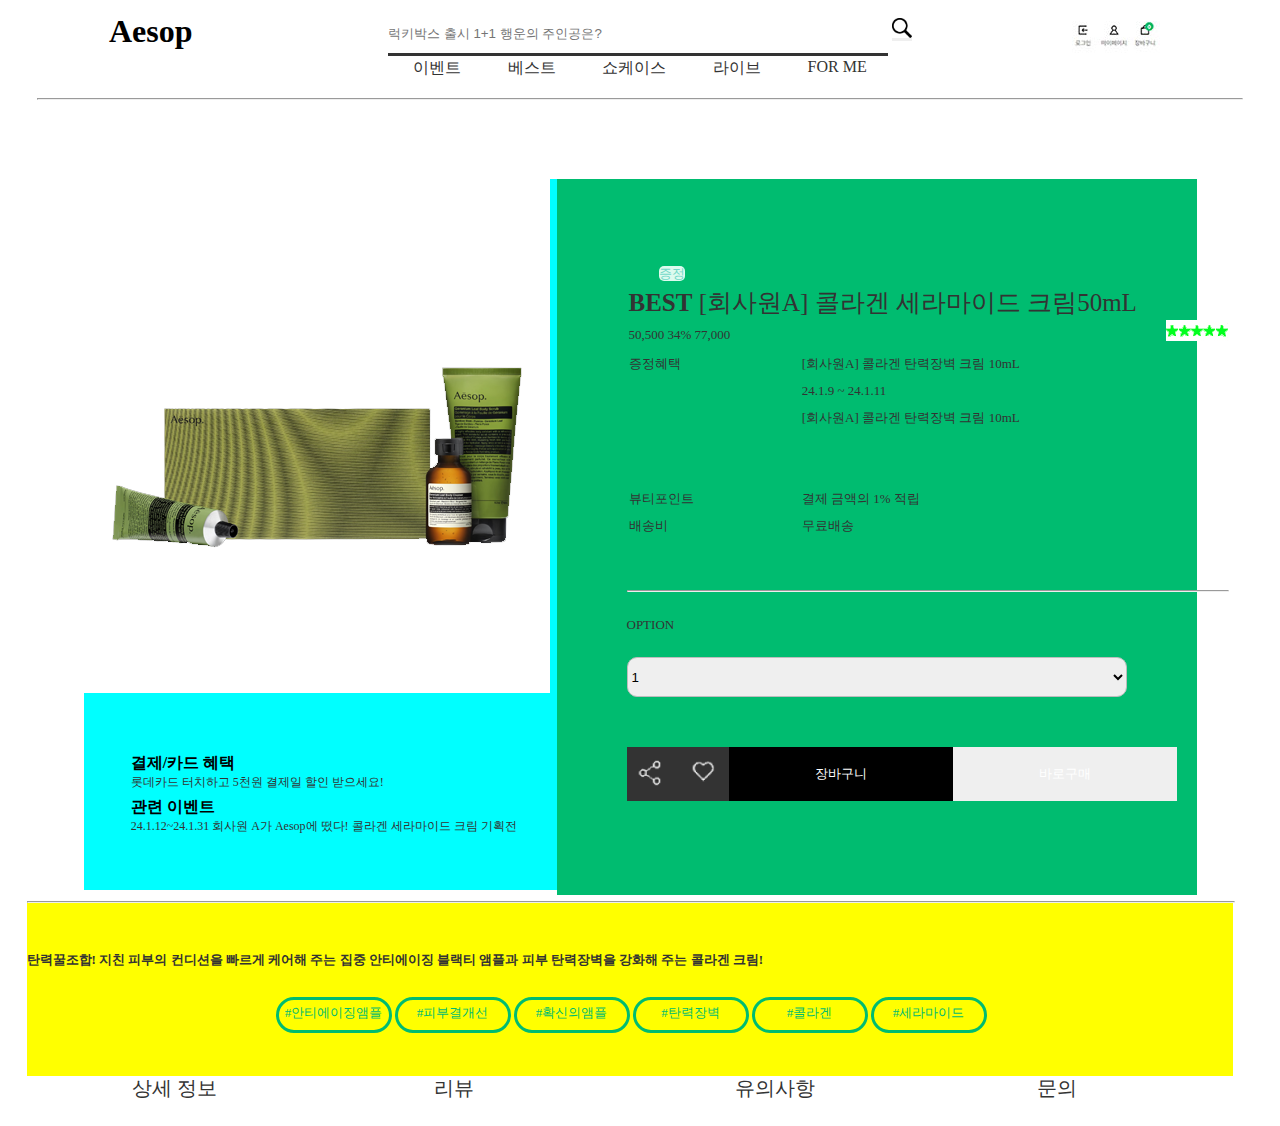
==== sub.html @ fbae8d02 "project_1" ====
<!DOCTYPE html>
<html lang="en">

<head>
    <meta charset="UTF-8">
    <meta name="viewport" content="width=device-width, initial-scale=1.0">
    <title>Document</title>
    <link rel="stylesheet" href="sub.css">

    <style>
        * {
            margin: 0;
            padding: 0;
        }
    </style>
</head>

<body>
    <div id="wrap">
        <header>
            <div id="fixed"></div>


            <form>
                <div>
                    <h1>Aesop</h1>
                </div>

                <div>
                    <input type="text" id="serch" name="serch" value="" placeholder="럭키박스 출시 1+1 행운의 주인공은?">
                    <button style="border: none;"> <img style="width: 20px; height: 20px;" src="img/돋보기.png"
                            alt="돋보기"></button>
                </div>

                <div>
                    <img src="img/login_button2.jpg" alt="">
                </div>
            </form>

            <!--------------------------------------------------------------------------->
            <nav>
                <!-- <button></button> -->
                <ul>
                    <!-- <li><a href = "#">특가</a></li> -->
                    <li><a href="#">이벤트</a></li>
                    <li><a href="#">베스트</a></li>
                    <li><a href="#">쇼케이스</a></li>
                    <li><a href="#">라이브</a></li>
                    <li><a href="#">FOR ME</a></li>
                </ul>

            </nav>

            <hr>

        </header>
        

<!---상품 설명과 상품이미지가 담겨있는 slider박스 섹션-->
        <section id="sub_slider" style="width: 100%; height: 838px;">
            <div style="width: 1206px; height: 767px;">
                <div>
                    <!--상품이미지 큰 박스-->
                    <figure style="width: 473px; height: 711px; background-color: aqua">
                        <img src="img/sub_slider.png" alt="상품이미지">
                        <div style="width: 372px; height: 57px;">
                            <p style="color: #000;"><b>결제/카드 혜택</b></p>
                            <p style="font-size: 12px; color: #333;">롯데카드 터치하고 5천원 결제일 할인 받으세요!</p>
                        </div>
                        <div style="margin-top: 100px;">
                            <p style="color: #000;"><b>관련 이벤트</b></p>
                            <p style="font-size: 12px; color: #333;">24.1.12~24.1.31 회사원 A가 Aesop에 떴다! 콜라겐 세라마이드 크림 기획전
                            </p>
                        </div>
                    </figure>


                    <!--상품 설명 큰 박스-->
                    <figure style="width: 640px; height: 716px; background-color: #00bc70;">

                        <!-- <p style="font-size: 25px; margin-top: 30px; "> <b>BEST</b> [회사원A] 콜라겐 세라마이드 크림 <br>50mL + 블랙티
                            앰플 30mL</p>-->



                        <!--50,500 가격 큰 박스-->
                        <div style="display: flex; justify-content: space-between; margin-top: 30px;">

                            <!-- <div>
                                <span style="font-size: 20px;">50,500</span>
                                <span style="font-size: 16px; color: red;">34%</span>
                                <span style="font-size: 17px; color: #333;"></span>
                            </div> -->

                            <!--    <div>
                                <img src="img/star.jpg" alt="star">
                                <span><b>4.9</b></span>
                                <a href="#" style="color: #333;">10,420건 리뷰</a>
                            </div>
                        </div>-->

                            <!--증정혜택 큰 박스-->
                            <!--증정혜택부터 배송비까지 담겨있음-->

                            <div style="height: 131px; display:block; line-height: 25px; 
                                    font-size: 13px; color: #333; margin-left: 70px;">
                                <table style="text-align: left; margin-top: 50px; margin-bottom: 50px;">
                                    <tr>
                                        <td> <span
                                                style="background-color: #ddfbef; color: #73d8c8; margin-left: 30px;
                                                border-radius: 5px; ">증정</span>
                                        </td>
                                        <td></td>
                                        <td><br></td>
                                    </tr>
                                    <tr>
                                        <td colspan="3" style="font-size: 25px;
                                width: 600px; line-height: 30px; margin-bottom: 50px;"> <b>BEST</b> [회사원A] 콜라겐 세라마이드
                                            크림50mL</td>
                                    </tr>
                                    <tr>
                                        <td colspan="2">50,500 34% 77,000</td>
                                        <td> </td>
                                        <td><img src="img/star.jpg" alt="star"> </td>
                                    </tr>
                                    <tr>
                                        <td>증정혜택</td>
                                        <td></td>
                                        <td>[회사원A] 콜라겐 탄력장벽 크림 10mL</td>
                                    </tr>
                                    <tr>
                                        <td></td>
                                        <td></td>
                                        <td>24.1.9 ~ 24.1.11</td>
                                    </tr>
                                    <tr>
                                        <td></td>
                                        <td></td>
                                        <td>[회사원A] 콜라겐 탄력장벽 크림 10mL</td>
                                    </tr>
                                    <tr>
                                        <td></td>
                                        <td></td>
                                        <td><br></td>
                                    </tr>
                                    <tr>
                                        <td></td>
                                        <td></td>
                                        <td><br></td>
                                    </tr>
                                    <tr>
                                        <td>뷰티포인트</td>
                                        <td></td>
                                        <td>결제 금액의 1% 적립</td>
                                    </tr>
                                    <tr>
                                        <td>배송비</td>
                                        <td></td>
                                        <td>무료배송</td>
                                    </tr>
                                    <table>
                            </div>



                            <!--수량 담기와 버튼-->
                            <hr style=" width:600px; color: #e8e8e8;">
                            <p style="margin: 20px auto;font-size: 13px;">OPTION</p>
                            <select style="width: 500px; height: 40px; border-color: #bdbdbd;
                            border-radius: 10px;">
                                <option>1</option>
                                <option>2</option>
                                <option>3</option>
                                <option>4</option>
                            </select>

                            <div id="add_button" style="width: 590px; height: 54px; 
                            display: flex;   margin-top: 50px;">

                                <button style="width: 51px; height: 54px;  background-color: #333333;">
                                    <img style="width: 50px; height: 50px;" src="img/link.JPG" alt="link"></button>
                                <button style="width: 51px; height: 54px;  background-color: #333333;">
                                    <img style="width: 50px; height: 50px;" src="img/heart.JPG" alt="heart"></button>
                                <button style="width: 224px; height: 54px; background-color: #000">
                                    <p style="color: white;">장바구니</p>
                                </button>
                                <button style="width: 224px; height: 54px; ">
                                    <p style="color: white;">바로구매</p>
                                </button>
                            </div>

                    </figure>

                </div>
            </div>

      </section>

      <br><br><br><br><hr style="width:1206px; margin-left: -600px;">

<!---->



    <section id = "keywords" style="width: 1206px; height: 173px; background-color: yellow; margin-left: -600px;">
        <span><b>탄력꿀조합! 지친 피부의 컨디션을 빠르게 케어해 주는 집중 안티에이징 블랙티 앰플과 피부 탄력장벽을 강화해 주는 콜라겐 크림!</b></span> <br>
      <div>
        <div>#안티에이징앰플</div>
        <div>#피부결개선</div>
        <div>#확신의앰플</div>
        <div>#탄력장벽</div>
        <div>#콜라겐</div>
        <div>#세라마이드</div>
     </div>
    </section>

<!--상세 정보 리뷰 유의사항 문의 버튼 -->
    <section id = "review">
        <ul>
        <li><a href="#">상세 정보</a></li>
        <li><a href="#"></a>리뷰</li>
        <li><a href="#"></a>유의사항</li>
        <li><a href="#"></a>문의</li>
        </ul>
    </section>

</div>
</body>

</html>
---- sub.css ----
/*header*/


#wrap {
    margin: 0;
    padding: 0;
    display: flex;
    flex-direction: column;
}

header {
    width: 1206px;
    height: 118px;
    /* background-color: aquamarine; */
    margin: 0 auto;
display: flex;
flex-direction: column;
justify-content: center;}

 form { 
    width: 1206px;
    height: 40px;
    /* background-color: yellowgreen; */
    margin: 0 auto;
    display: flex;
    flex-wrap: nowrap;
    justify-content: space-around;
    flex-direction: row;
    align-items: center;

 }   

 form div { width :auto; height: 50px;}

 h1 {width: 40px; 
     display: inline-block;
     margin-right: 95px;
    }

 #serch { background-color: white;
          border: none; /* 모든 방향의 보더 초기화 */
          border-bottom: 3px solid #333;
          width: 500px;
          height: 40px;}
/*------------------------------------------------------*/

 nav {
    width: 1206px;
    height: 40px;
    /* background-color: palevioletred; */
    margin: 0 auto;
    display: flex;
    flex-wrap: nowrap;
    justify-content: center; }


ul, li {list-style: none;  }
a {text-decoration: none; color: #333;}

 ul { width: 500px; height: 30px; 
      display: flex; flex-wrap: nowrap; justify-content: space-around;}
 li { float:left;/* background-color: red; */}

/*------------------------------------------------------*/

#sub_slider {
    /*slider 파트*/
    display: flex;
    align-items: center;
}

#sub_slider > div {
    /*상품 이미지 큰 박스와 상품 설명 큰 박스를 포함한 대형박스*/
 
     /*background-color: green;*/ 
    margin: 0 auto;
    display: flex; 
   justify-content: center;
   align-items: center;
}



#sub_slider > div > div {
   /* slider 안 상품이미지랑 상품 설명 가로로 배열*/
    display: flex;
    justify-content: space-around;
}


#sub_slider > div > div > figure:nth-of-type(1) {
    /*slider 상품이미지쪽 큰 박스*/
    position: relative;
    
}

/*-------위에는 안 건드려도 됨---------------------------------*/


#sub_slider > div > div > figure:nth-of-type(1) > div {
/*상품 이미지 밑의 결제/카드 혜택 , 관련 이벤트 설명란*/
    position: absolute;
    margin-left: 10%;
    margin-top: 56px;

}



/*증정혜택 쪽은 html에 함*/
/*리뷰쪽도...*/
/*헤더쪽 width heigh 옮겨야함*/


#add_button > button
{border:none;}



#keywords {
    display: flex;
    flex-flow: column wrap;
    justify-content: center;
}

#keywords > div {
    display: flex;
    justify-content: center;
 
}

#keywords > div > div {
    width: 110px;
    height: 30px;
    border: 3px solid #00bc70;
    border-radius: 20px;
    text-align: center;
    color: #00bc70;
    margin-left: 3px;
}

/*상세 정보 리뷰 유의사항 문의 버튼*/

#review > ul > li {

    width: 100px;
    height: 0px;

    font-size: 20px;
    margin-left: 10px;
}

#review > ul {

    width: 1206px;
    height: 50px;

    display: flex;
    /* justify-content: space-evenly; */
    /* background-color: red; */
margin-left: -600px;


}
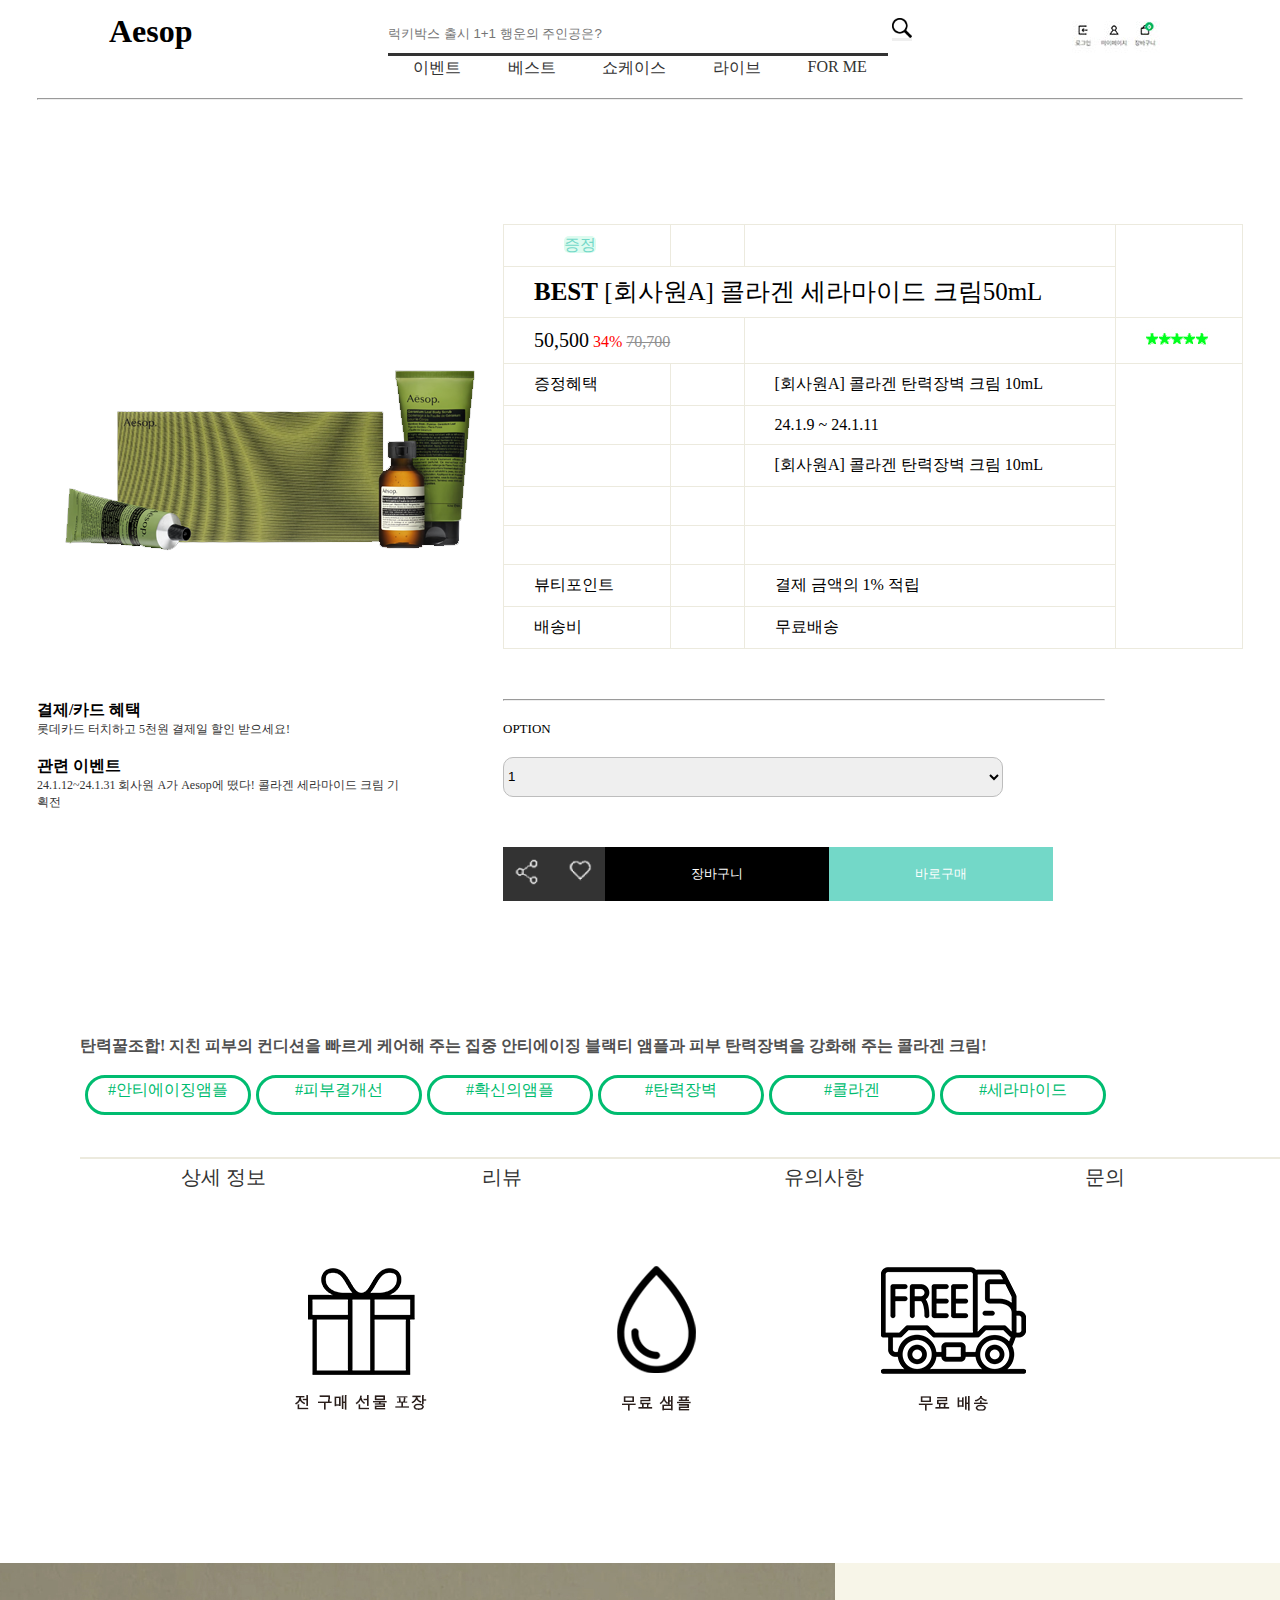
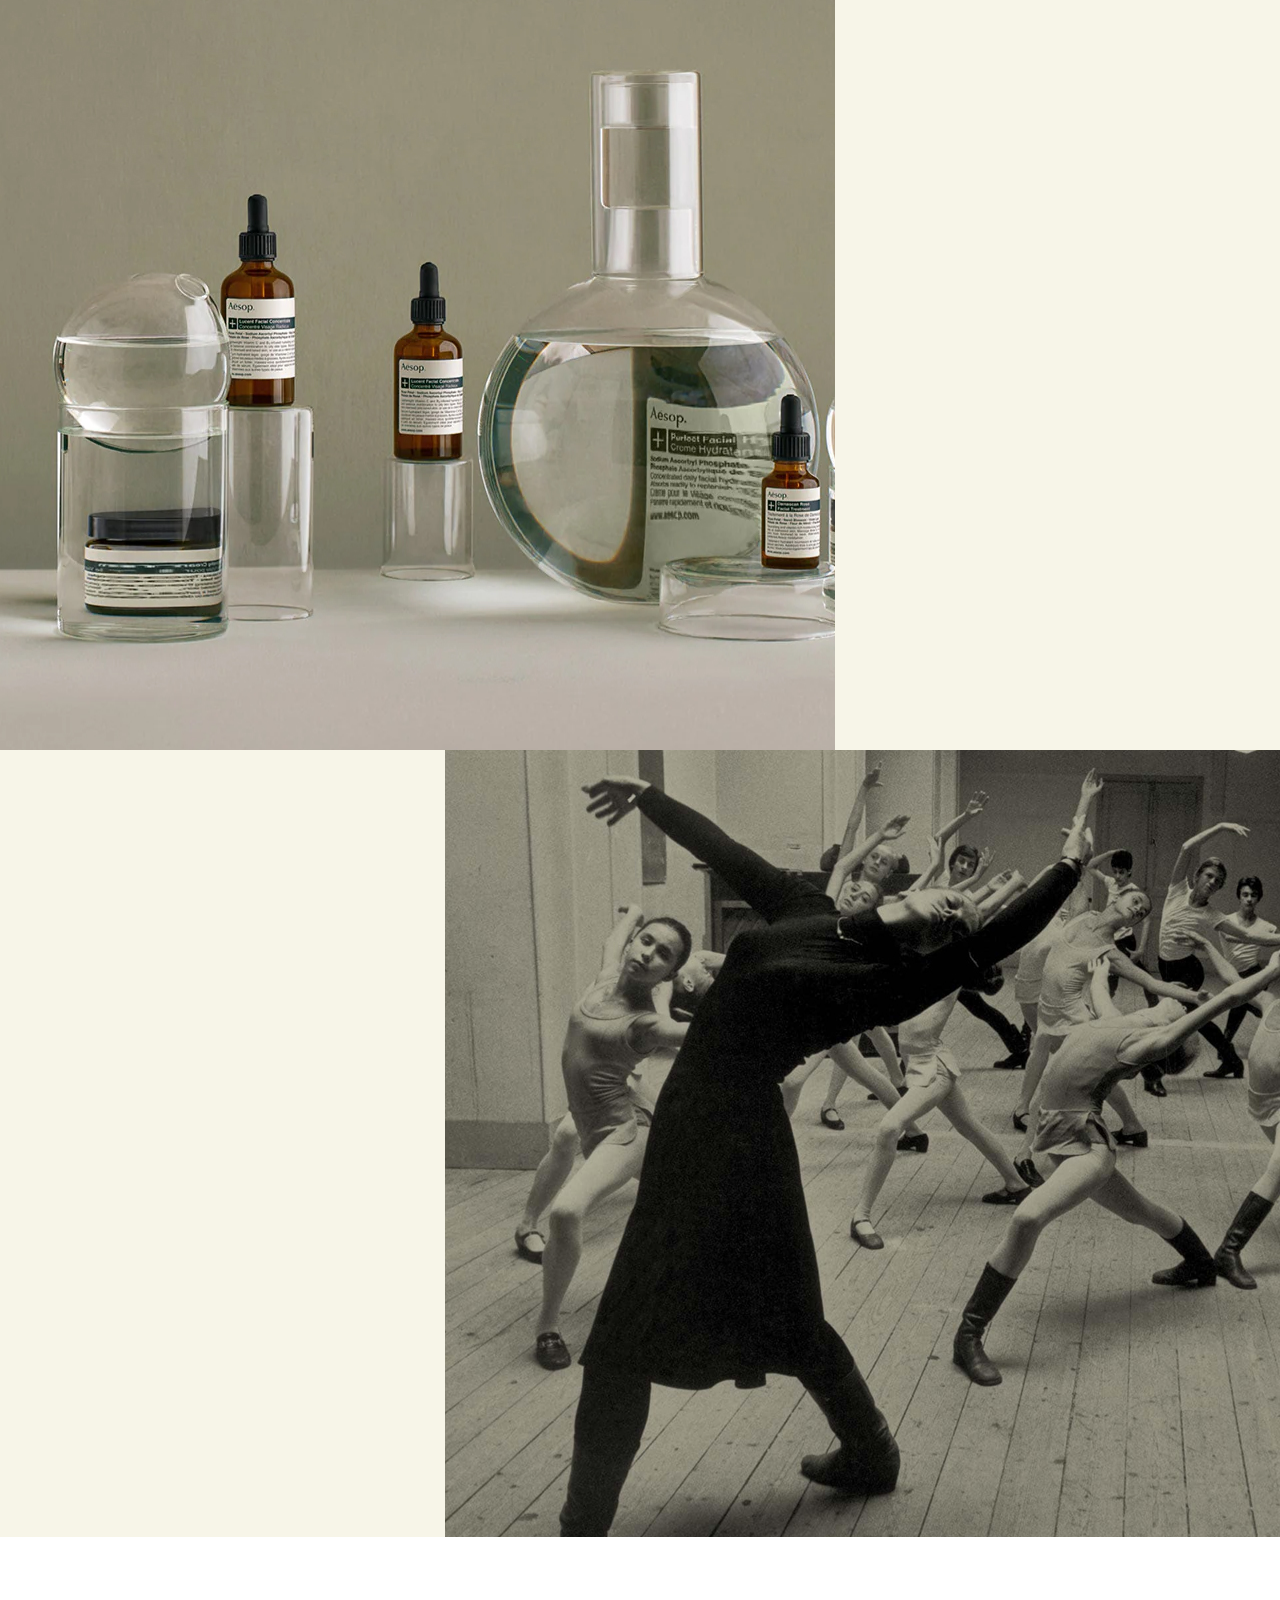
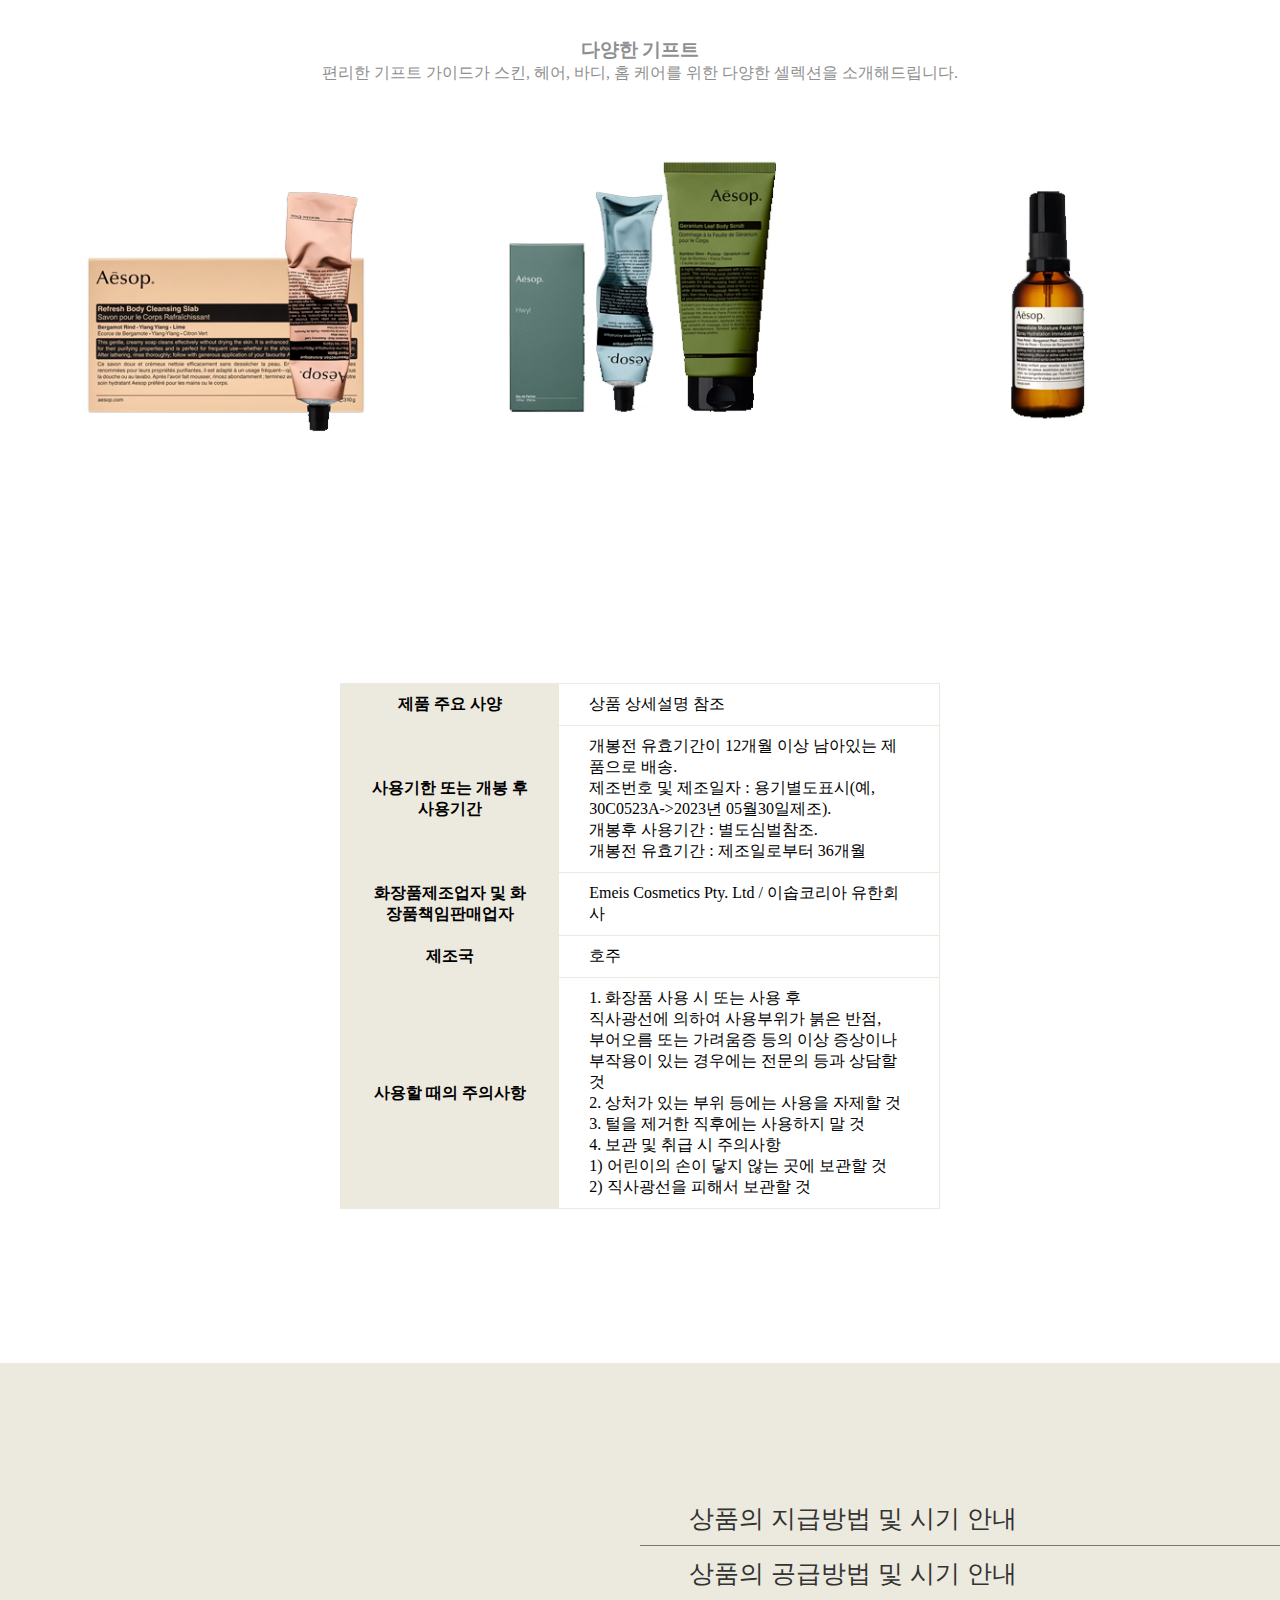
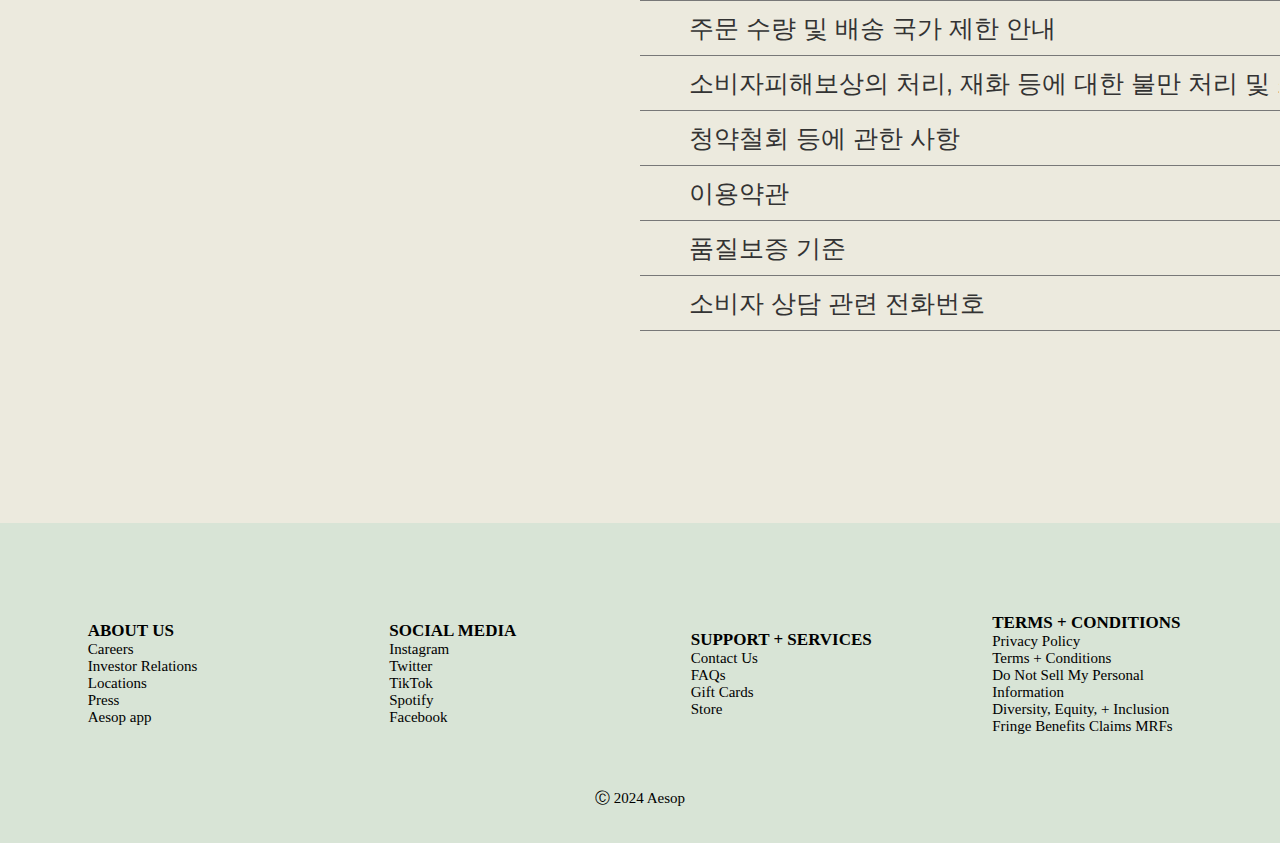
==== commit a6ab56a0: "project_1" ====
--- a/sub.html
+++ b/sub.html
@@ -54,60 +54,30 @@
             <hr>
 
         </header>
-        
-
-<!---상품 설명과 상품이미지가 담겨있는 slider박스 섹션-->
+
+
+        <!---상품 설명과 상품이미지가 담겨있는 slider박스 섹션-->
         <section id="sub_slider" style="width: 100%; height: 838px;">
-            <div style="width: 1206px; height: 767px;">
-                <div>
-                    <!--상품이미지 큰 박스-->
-                    <figure style="width: 473px; height: 711px; background-color: aqua">
-                        <img src="img/sub_slider.png" alt="상품이미지">
-                        <div style="width: 372px; height: 57px;">
-                            <p style="color: #000;"><b>결제/카드 혜택</b></p>
-                            <p style="font-size: 12px; color: #333;">롯데카드 터치하고 5천원 결제일 할인 받으세요!</p>
-                        </div>
-                        <div style="margin-top: 100px;">
-                            <p style="color: #000;"><b>관련 이벤트</b></p>
-                            <p style="font-size: 12px; color: #333;">24.1.12~24.1.31 회사원 A가 Aesop에 떴다! 콜라겐 세라마이드 크림 기획전
-                            </p>
-                        </div>
-                    </figure>
-
-
-                    <!--상품 설명 큰 박스-->
-                    <figure style="width: 640px; height: 716px; background-color: #00bc70;">
-
-                        <!-- <p style="font-size: 25px; margin-top: 30px; "> <b>BEST</b> [회사원A] 콜라겐 세라마이드 크림 <br>50mL + 블랙티
-                            앰플 30mL</p>-->
-
-
-
-                        <!--50,500 가격 큰 박스-->
-                        <div style="display: flex; justify-content: space-between; margin-top: 30px;">
-
-                            <!-- <div>
-                                <span style="font-size: 20px;">50,500</span>
-                                <span style="font-size: 16px; color: red;">34%</span>
-                                <span style="font-size: 17px; color: #333;"></span>
-                            </div> -->
-
-                            <!--    <div>
-                                <img src="img/star.jpg" alt="star">
-                                <span><b>4.9</b></span>
-                                <a href="#" style="color: #333;">10,420건 리뷰</a>
+            <div style="width: 1206px; height: 767px; ">
+           
+                        <!--상품이미지 큰 박스-->
+                    <div style="width: 473px; height: 711px; ">
+                            <img src="img/sub_slider.png" alt="상품이미지">
+                            <div style="width: 372px; height: 57px;">
+                                <p style="color: #000;"><b>결제/카드 혜택</b></p>
+                                <p style="font-size: 12px; color: #333;">롯데카드 터치하고 5천원 결제일 할인 받으세요!</p>
+                               <br>
+                                <p style="color: #000;"><b>관련 이벤트</b></p>
+                                <p style="font-size: 12px; color: #333;">24.1.12~24.1.31 회사원 A가 Aesop에 떴다! 콜라겐 세라마이드 크림 기획전
+                                </p>
                             </div>
-                        </div>-->
-
-                            <!--증정혜택 큰 박스-->
-                            <!--증정혜택부터 배송비까지 담겨있음-->
-
-                            <div style="height: 131px; display:block; line-height: 25px; 
-                                    font-size: 13px; color: #333; margin-left: 70px;">
-                                <table style="text-align: left; margin-top: 50px; margin-bottom: 50px;">
-                                    <tr>
-                                        <td> <span
-                                                style="background-color: #ddfbef; color: #73d8c8; margin-left: 30px;
+                    </div>
+    
+                    <div id = "s">
+                    <!--상품 설명 박스-->
+                    <table style="text-align: left; margin-top: 50px; margin-bottom: 50px;">
+                                    <tr>
+                                        <td> <span style="background-color: #ddfbef; color: #73d8c8; margin-left: 30px;
                                                 border-radius: 5px; ">증정</span>
                                         </td>
                                         <td></td>
@@ -115,11 +85,11 @@
                                     </tr>
                                     <tr>
                                         <td colspan="3" style="font-size: 25px;
-                                width: 600px; line-height: 30px; margin-bottom: 50px;"> <b>BEST</b> [회사원A] 콜라겐 세라마이드
+                                 width: 600px; line-height: 30px; margin-bottom: 50px;"> <b>BEST</b> [회사원A] 콜라겐 세라마이드
                                             크림50mL</td>
                                     </tr>
                                     <tr>
-                                        <td colspan="2">50,500 34% 77,000</td>
+                                        <td colspan="2"> <span style="  color: #000000; font-size: 20px;">50,500</span> <span style="color: rgb(255, 0, 0);">34%</span> <span style="text-decoration: line-through; color: #8f8f8f;">70,700</span></td>
                                         <td> </td>
                                         <td><img src="img/star.jpg" alt="star"> </td>
                                     </tr>
@@ -158,11 +128,11 @@
                                         <td></td>
                                         <td>무료배송</td>
                                     </tr>
-                                    <table>
-                            </div>
-
-
-
+                    </table>
+                   
+
+                    <!--수량 담기-->
+                    <div>
                             <!--수량 담기와 버튼-->
                             <hr style=" width:600px; color: #e8e8e8;">
                             <p style="margin: 20px auto;font-size: 13px;">OPTION</p>
@@ -173,8 +143,10 @@
                                 <option>3</option>
                                 <option>4</option>
                             </select>
-
-                            <div id="add_button" style="width: 590px; height: 54px; 
+                    </div>
+
+                    <!--장바구니-->
+                    <div id="add_button" style="width: 590px; height: 54px; 
                             display: flex;   margin-top: 50px;">
 
                                 <button style="width: 51px; height: 54px;  background-color: #333333;">
@@ -184,47 +156,169 @@
                                 <button style="width: 224px; height: 54px; background-color: #000">
                                     <p style="color: white;">장바구니</p>
                                 </button>
-                                <button style="width: 224px; height: 54px; ">
+                                <button style="width: 224px; height: 54px; background-color: #73d8c8; ">
                                     <p style="color: white;">바로구매</p>
                                 </button>
-                            </div>
-
-                    </figure>
-
-                </div>
-            </div>
-
-      </section>
-
-      <br><br><br><br><hr style="width:1206px; margin-left: -600px;">
-
-<!---->
-
-
-
-    <section id = "keywords" style="width: 1206px; height: 173px; background-color: yellow; margin-left: -600px;">
-        <span><b>탄력꿀조합! 지친 피부의 컨디션을 빠르게 케어해 주는 집중 안티에이징 블랙티 앰플과 피부 탄력장벽을 강화해 주는 콜라겐 크림!</b></span> <br>
-      <div>
-        <div>#안티에이징앰플</div>
-        <div>#피부결개선</div>
-        <div>#확신의앰플</div>
-        <div>#탄력장벽</div>
-        <div>#콜라겐</div>
-        <div>#세라마이드</div>
-     </div>
-    </section>
-
-<!--상세 정보 리뷰 유의사항 문의 버튼 -->
-    <section id = "review">
-        <ul>
-        <li><a href="#">상세 정보</a></li>
-        <li><a href="#"></a>리뷰</li>
-        <li><a href="#"></a>유의사항</li>
-        <li><a href="#"></a>문의</li>
-        </ul>
-    </section>
-
-</div>
+                    </div>
+                 </div>
+            </div>
+
+                   
+         
+
+        </section>
+
+        
+
+        <!--탄력 어쩌고부터  상세 정보 리뷰 버튼이 담겨있는 큰 틀-->
+        <section style="width:1206px; height: 447px; position: relative;
+        margin: 0 auto; padding: 80px;">
+
+
+
+              <!--초록 원형 박스 많은 상품 키워드 파트-->
+            <div id="keywords" style="width: 1206px; height: 173px; position: absolute; ">
+                <span style="color: #505050;"><b>탄력꿀조합! 지친 피부의 컨디션을 빠르게 케어해 주는 집중 안티에이징 블랙티 앰플과 피부 탄력장벽을 강화해 주는 콜라겐 크림!</b></span> <br>
+                <br>
+                <div>
+                    <div>#안티에이징앰플</div>
+                    <div>#피부결개선</div>
+                    <div>#확신의앰플</div>
+                    <div>#탄력장벽</div>
+                    <div>#콜라겐</div>
+                    <div>#세라마이드</div>
+                </div>
+            </div>
+
+         
+            <hr style="border: 1px solid #eceade; margin-top: 10%;">
+               <!--상세 정보 리뷰 유의사항 문의 버튼 -->
+            <div id="review">
+                <ul style="color: #505050; font-size: 10px;">
+                    <li><a href="#sub_slider">상세 정보</a></li>
+                    <li><a href="#sub_slider">리뷰</a></li>
+                    <li><a href="#sub_slider">유의사항</a></li>
+                    <li><a href="#sub_slider">문의</a></li>
+                </ul>
+            </div>
+
+            <img src="img/세 개 로고.png" style="margin-top: 8%;">
+
+        </section>
+
+
+        <section  id = "inform" style="width: 100%; height: 2200px;  position: relative;">
+
+            <div style=" width: 100%; height: 820px; background-color: #f7f5e8;"> </div>
+            <div style ="width: 100%; height: 820px; background-color: #f7f5e8;"></div>
+            <div style="text-align: center;">
+                <h3 style="color: #8f8f8f; margin-top: 100px;">다양한 기프트</h3>
+                <p style="color: #8f8f8f;">편리한 기프트 가이드가 스킨, 헤어, 바디, 홈 케어를 위한 다양한 셀렉션을 소개해드립니다.</p>
+            </div>
+            <img src = "img/sub_3.jpg" alt = "세 개의 상품">
+        </section>
+
+        <!--상품 성분 테이블-->
+        <section id = "ingredient"  style="width: 600px; height: 800px;  margin: 0 auto;">
+               <table >
+                <tr>
+                    <th>제품 주요 사양</th><td>상품 상세설명 참조</td>
+                </tr>
+                <tr>
+                    <th>사용기한 또는 개봉 후 사용기간</th><td>개봉전 유효기간이 12개월 이상 남아있는 제품으로 배송. <br>
+                        제조번호 및 제조일자 : 용기별도표시(예, 30C0523A->2023년 05월30일제조).<br>
+                         개봉후 사용기간 : 별도심벌참조. <br>
+                         개봉전 유효기간 : 제조일로부터 36개월</td>
+                </tr>
+                <tr>
+                    <th>화장품제조업자 및 화장품책임판매업자</th> <td>Emeis Cosmetics Pty. Ltd / 이솝코리아 유한회사</td>
+                </tr>
+                <tr>
+                    <th>제조국</th> <td>호주</td>
+                </tr>
+                <tr>
+                    <th>사용할 때의 주의사항</th> <td>1. 화장품 사용 시 또는 사용 후 <br>
+                        직사광선에 의하여 사용부위가 붉은 반점, <br>
+                        부어오름 또는 가려움증 등의 이상 증상이나 <br>
+                        부작용이 있는 경우에는 전문의 등과 상담할 것<br>
+                        2. 상처가 있는 부위 등에는 사용을 자제할 것 <br>
+                        3. 털을 제거한 직후에는 사용하지 말 것<br>
+                        4. 보관 및 취급 시 주의사항<br>
+                        1) 어린이의 손이 닿지 않는 곳에 보관할 것<br>
+                        2) 직사광선을 피해서 보관할 것</td>
+                </tr>
+
+
+               </table>
+   
+        </section>
+
+
+        <section id = "etc" style="width: 100%; height: 760px; background-color:#eceade;
+        display: flex; flex-direction: column; position: relative; ">
+           
+              
+           <div style="position: absolute;">
+            <select> <option>상품의 지급방법 및 시기 안내</option></select>
+            <select><option>상품의 공급방법 및 시기 안내</option></select>
+            <select><option>주문 수량 및 배송 국가 제한 안내</option></select>
+            <select><option>소비자피해보상의 처리, 재화 등에 대한 <br>
+            불만 처리 및 소비자와 사업자 사이의 분쟁 처리에 관한 사항</option></select>
+            <select><option>청약철회 등에 관한 사항</option></select>
+            <select><option>이용약관</option></select>
+            <select><option>품질보증 기준</option></select>
+            <select><option>소비자 상담 관련 전화번호</option></select>
+        </section>
+        </div>
+
+        <footer>
+
+            <div id="content">
+    
+                <div>
+                    <h5>ABOUT US</h5>
+                    <p>Careers</p>
+                    <p>Investor Relations</p>
+                    <p>Locations</p>
+                    <p>Press</p>
+                    <p>Aesop app</p>
+                </div>
+    
+                <div>
+                    <h5>SOCIAL MEDIA</h5>
+                    <p>Instagram</p>
+                    <p>Twitter</p>
+                    <p>TikTok</p>
+                    <p>Spotify</p>
+                    <p>Facebook</p>
+                </div>
+    
+                <div>
+                    <h5>SUPPORT + SERVICES</h5>
+                    <p>Contact Us</p>
+                    <p>FAQs</p>
+                    <p>Gift Cards</p>
+                    <p>Store</p>
+                </div>
+    
+                <div>
+                    <h5>TERMS + CONDITIONS</h5>
+                    <p>Privacy Policy</p>
+                    <p>Terms + Conditions</p>
+                    <p>Do Not Sell My Personal Information</p>
+                    <p>Diversity, Equity, + Inclusion</p>
+                    <p>Fringe Benefits Claims MRFs</p>
+                </div>
+    
+                <div>
+                    <p>Ⓒ 2024 Aesop</p>
+    
+                </div>
+    
+            </div>
+        </footer>
+
+    </div>
 </body>
 
 </html>--- a/sub.css
+++ b/sub.css
@@ -7,6 +7,8 @@
     display: flex;
     flex-direction: column;
 }
+
+
 
 header {
     width: 1206px;
@@ -71,8 +73,8 @@
 
 #sub_slider > div {
     /*상품 이미지 큰 박스와 상품 설명 큰 박스를 포함한 대형박스*/
- 
-     /*background-color: green;*/ 
+/*  
+     background-color: green;  */
     margin: 0 auto;
     display: flex; 
    justify-content: center;
@@ -81,10 +83,11 @@
 
 
 
-#sub_slider > div > div {
+#sub_slider > div > #s {
    /* slider 안 상품이미지랑 상품 설명 가로로 배열*/
     display: flex;
     justify-content: space-around;
+    flex-direction: column;
 }
 
 
@@ -118,47 +121,151 @@
 
 
 #keywords {
-    display: flex;
-    flex-flow: column wrap;
-    justify-content: center;
+   color: #333;
 }
 
 #keywords > div {
     display: flex;
-    justify-content: center;
- 
+   
 }
 
 #keywords > div > div {
-    width: 110px;
+    width: 150px;
     height: 30px;
     border: 3px solid #00bc70;
     border-radius: 20px;
     text-align: center;
     color: #00bc70;
-    margin-left: 3px;
+    margin-left: 5px;
+    padding: 2px 5px;
 }
 
 /*상세 정보 리뷰 유의사항 문의 버튼*/
 
+
+#review {
+    position: absolute;}
+
+
+#review > ul {
+
+        width: 1206px;
+        height: 50px;
+       margin-top: 5px;
+     
+        /* background-color: rebeccapurple; */
+}
 #review > ul > li {
 
     width: 100px;
     height: 0px;
 
     font-size: 20px;
-    margin-left: 10px;
-}
-
-#review > ul {
-
-    width: 1206px;
-    height: 50px;
-
-    display: flex;
-    /* justify-content: space-evenly; */
-    /* background-color: red; */
-margin-left: -600px;
-
-
+   
+    color: #333;
+}
+
+/*----------상품 포토샵 설명------------------------------*/
+
+
+#inform {
+    display: flex;
+    flex-direction: column;
+    align-items: center;
+}
+
+#inform > div:nth-of-type(1) {
+    background-image: url("img/inform1.jpg");
+    background-repeat: no-repeat;
+  
+
+}
+#inform > div:nth-of-type(2) {
+    background-image: url("img/inform2.jpg");
+    background-repeat: no-repeat;
+  
+    background-position: 100% 0%;
+}
+
+#inform > img {
+    width: 1206px;
+    margin: 0 auto;
+}
+
+/*------------------제품 주요 사양--------------------*/
+
+
+table, th, td { border: 1px solid #eceade; padding: 10px 30px; }
+table { border-collapse: collapse; margin-top: 20%;}
+
+th {    background-color: #eceade;}
+
+
+
+/*--------------상품의 지금방법 및 시기 안내--------------------------*/
+
+#etc > div > select { width: 700px; font-size: 25px; background-color: rgba(0, 0, 0, 0); border: none;
+     padding: 12px 5%; border-bottom: 1px solid #787878;     color: #333;
+    }
+
+#etc >  div {margin-left: 50%; width: 900px;  margin-top: 10%;}
+
+
+#etc > div > select > option {
+    font-weight: lighter;}
+
+/*-----------------------footer-----------------*/
+footer {
+    width: 100%;
+    height: 320px;
+    background-color: #d8e4d6;
+    
+}
+
+#content {
+    width: 1206px;
+    height: 100%;
+    margin: 0 auto;
+    display: flex;
+    justify-content: space-around;
+   flex-wrap: wrap;
+    position: relative;
+}
+
+
+
+footer div {
+
+   
+    width: 200px;
+    height: 230px;
+    background-color: #d8e4d6;
+    align-content: center;
+ 
+
+}
+
+
+
+footer div > h5 {
+    color: #000000;
+    font-size: 17px;
+}
+
+
+
+footer div > p {
+    color: #000000;
+    font-size: 15px;
+
+    
+}
+
+
+footer #content div:last-of-type {
+    width: 100%;
+    height: auto;
+}
+footer #content div:last-of-type p {
+    text-align: center;
 }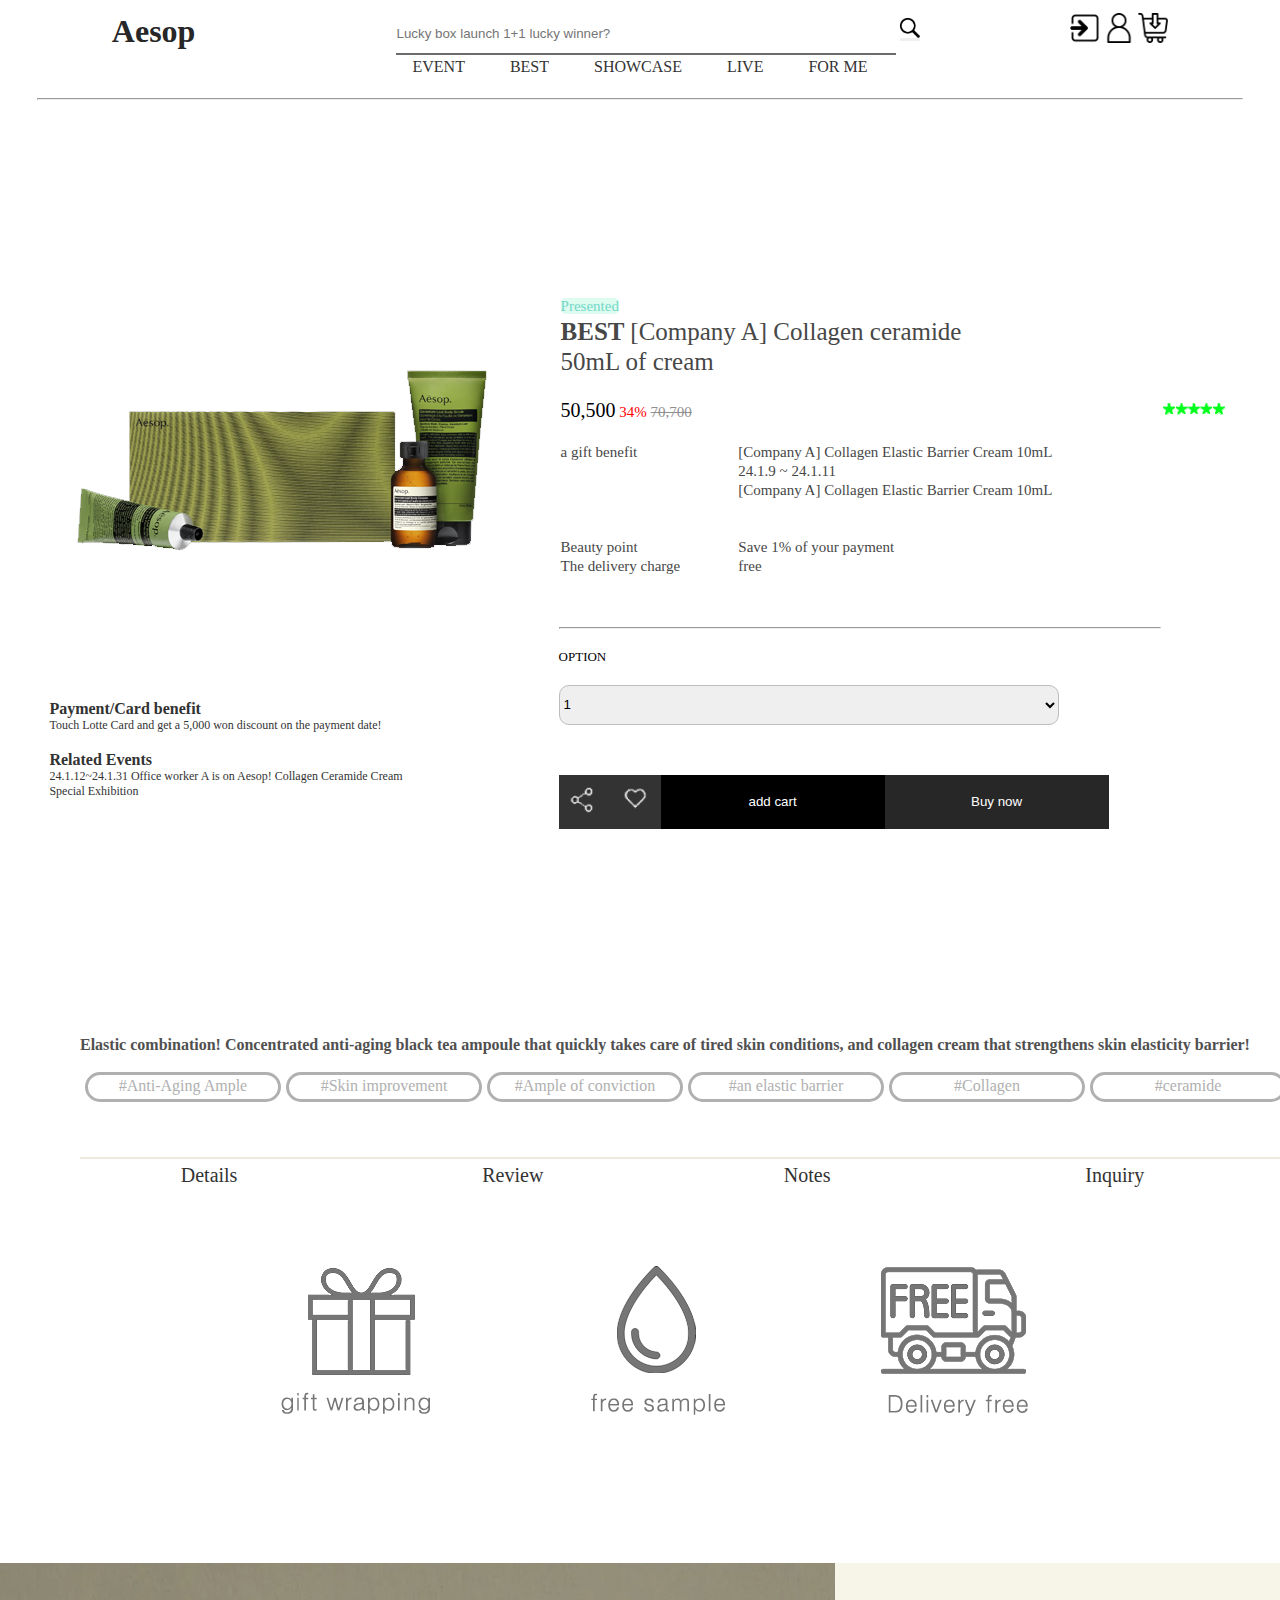
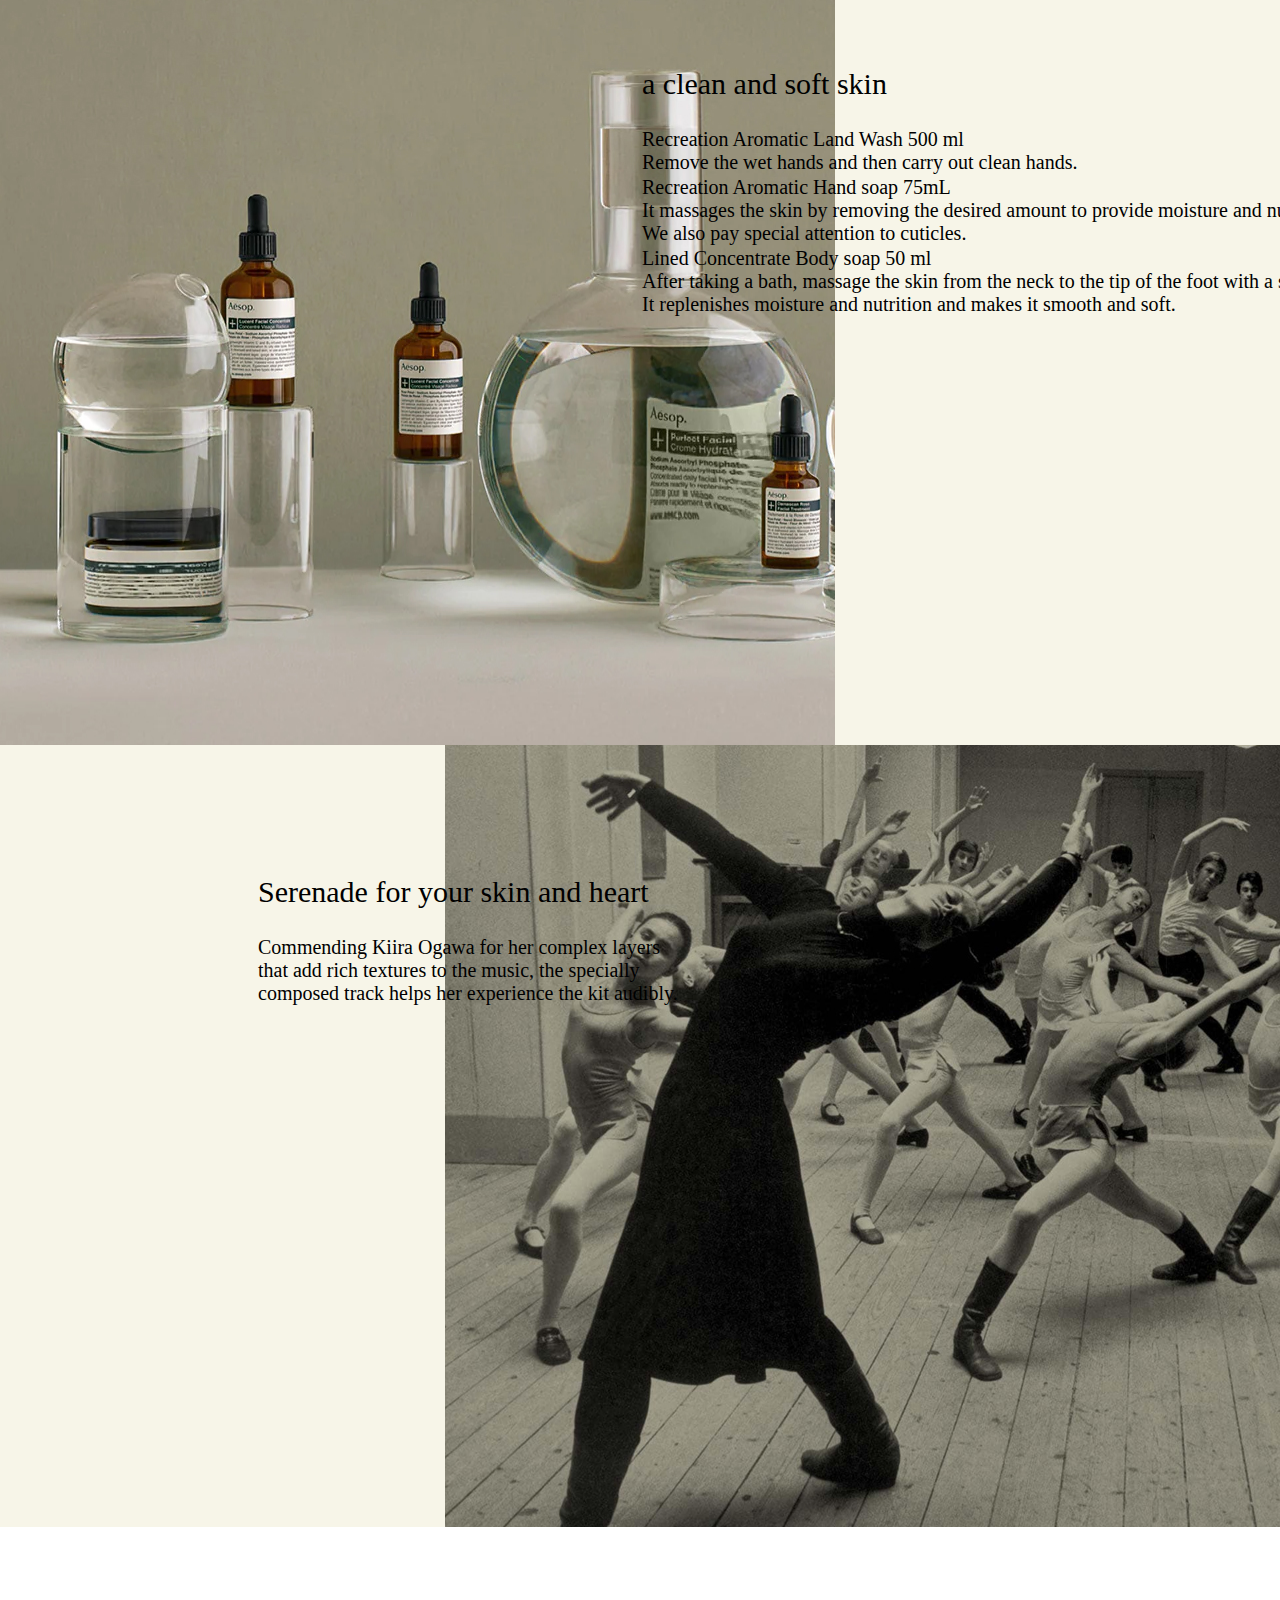
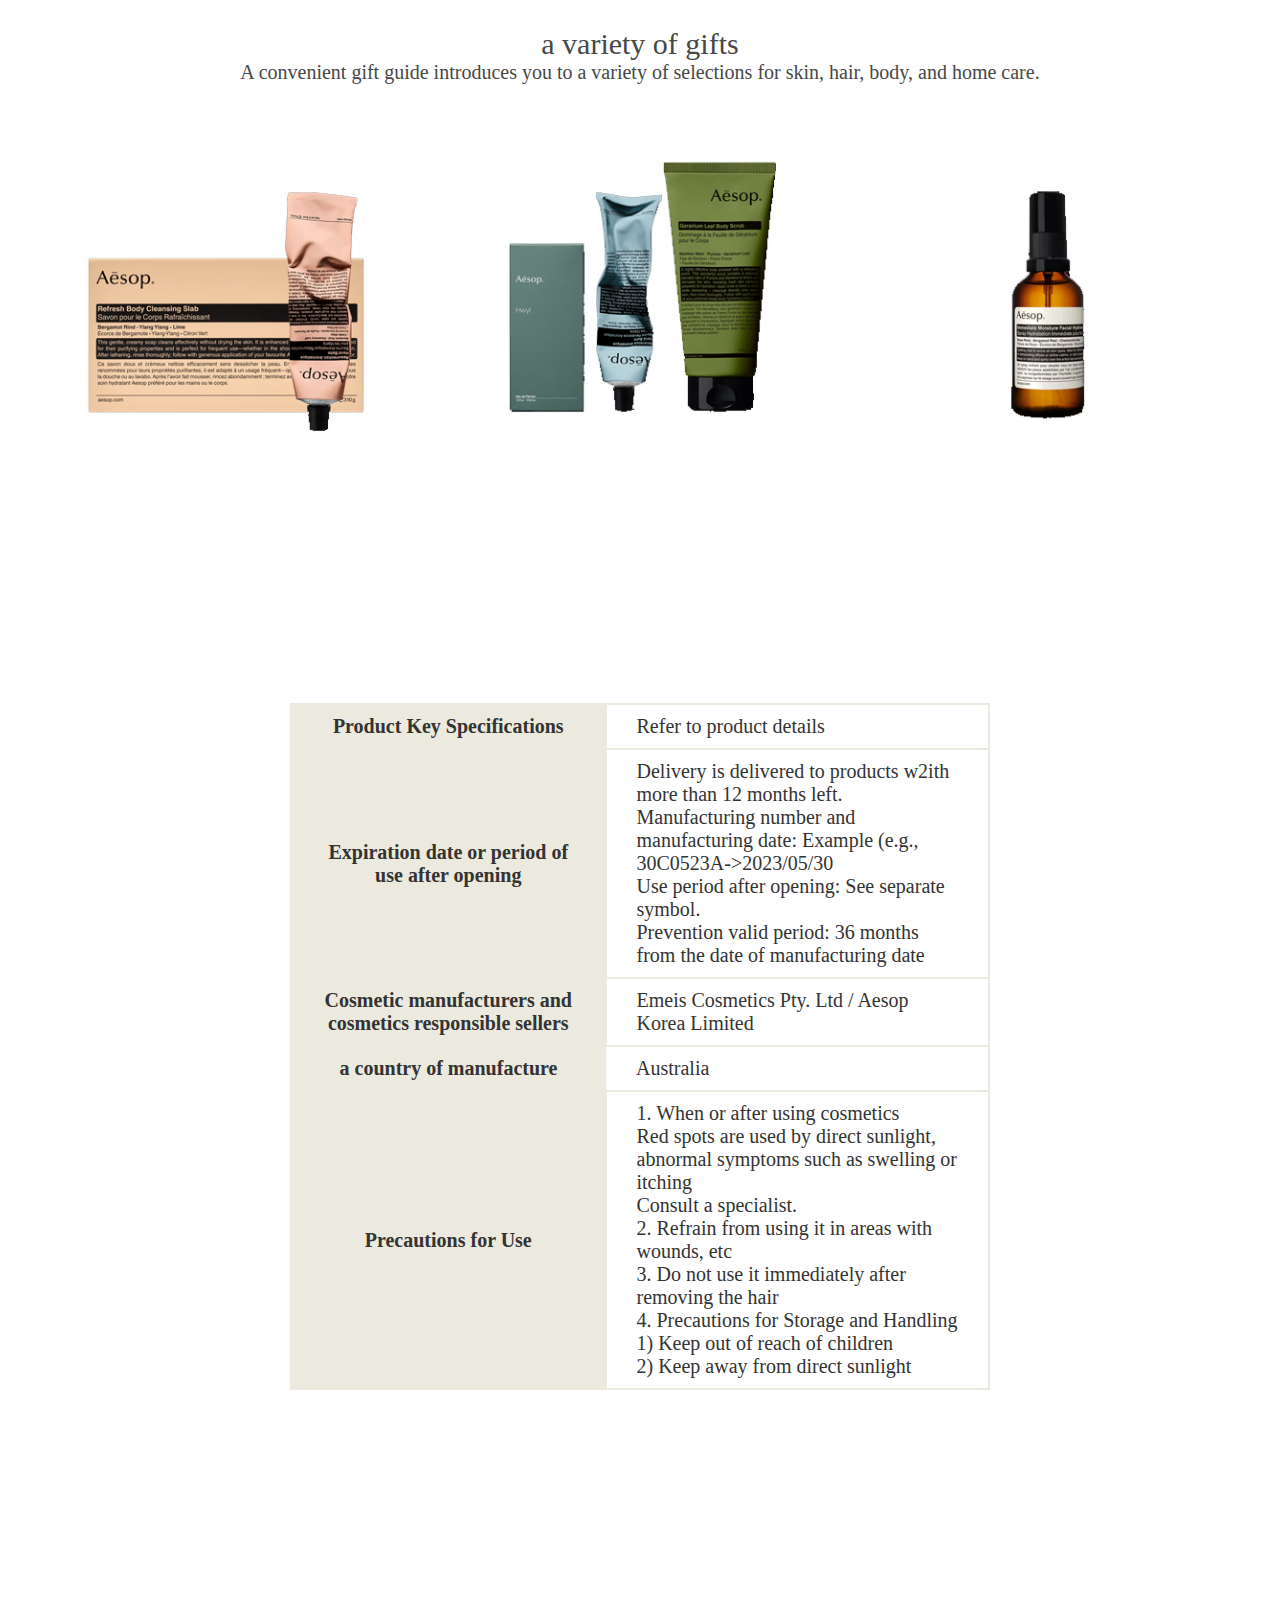
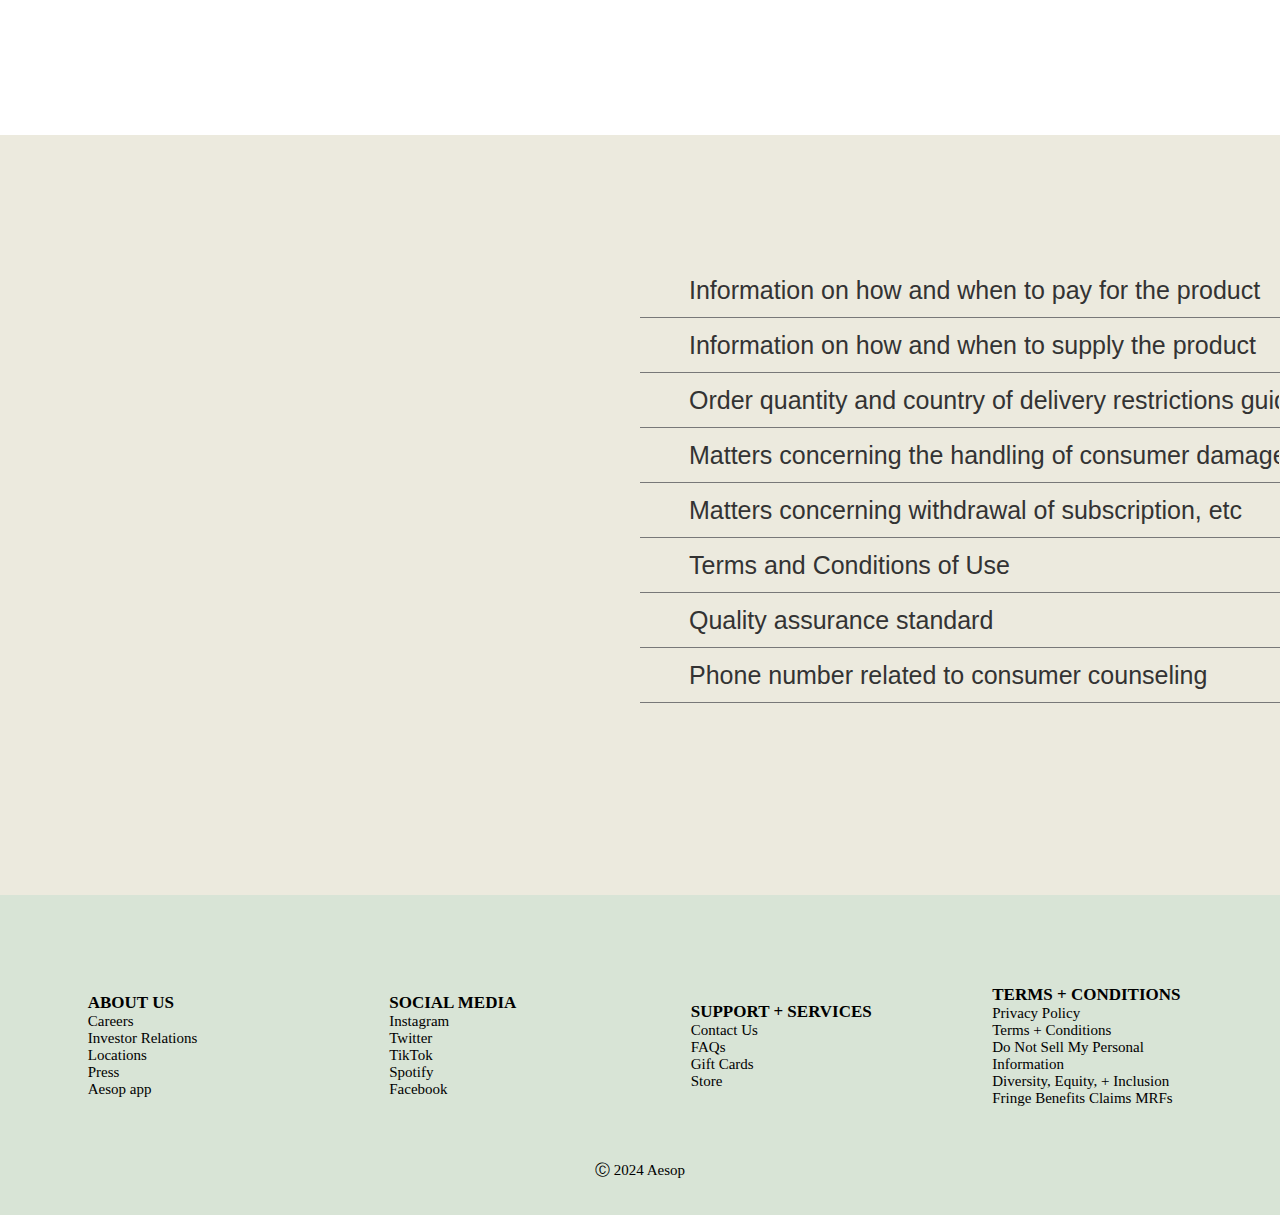
==== commit 60911346: "1/16" ====
--- a/sub.html
+++ b/sub.html
@@ -23,17 +23,21 @@
 
             <form>
                 <div>
-                    <h1>Aesop</h1>
+                    <h1 style="color: #272727;">Aesop</h1>
                 </div>
 
                 <div>
-                    <input type="text" id="serch" name="serch" value="" placeholder="럭키박스 출시 1+1 행운의 주인공은?">
+                    <input type="text" id="serch" name="serch" value=""
+                        placeholder="Lucky box launch 1+1 lucky winner?">
                     <button style="border: none;"> <img style="width: 20px; height: 20px;" src="img/돋보기.png"
                             alt="돋보기"></button>
                 </div>
 
-                <div>
-                    <img src="img/login_button2.jpg" alt="">
+                <div class="mypage">
+                    <button><img src="img/login.png" alt="login"></button>
+                    <button><img src="img/mypage.png" alt="mypage"></button>
+                    <button><img src="img/addcart.png" alt="addcart"></button>
+
                 </div>
             </form>
 
@@ -42,10 +46,10 @@
                 <!-- <button></button> -->
                 <ul>
                     <!-- <li><a href = "#">특가</a></li> -->
-                    <li><a href="#">이벤트</a></li>
-                    <li><a href="#">베스트</a></li>
-                    <li><a href="#">쇼케이스</a></li>
-                    <li><a href="#">라이브</a></li>
+                    <li><a href="#">EVENT</a></li>
+                    <li><a href="#">BEST</a></li>
+                    <li><a href="#">SHOWCASE</a></li>
+                    <li><a href="#">LIVE</a></li>
                     <li><a href="#">FOR ME</a></li>
                 </ul>
 
@@ -59,116 +63,127 @@
         <!---상품 설명과 상품이미지가 담겨있는 slider박스 섹션-->
         <section id="sub_slider" style="width: 100%; height: 838px;">
             <div style="width: 1206px; height: 767px; ">
-           
-                        <!--상품이미지 큰 박스-->
-                    <div style="width: 473px; height: 711px; ">
-                            <img src="img/sub_slider.png" alt="상품이미지">
-                            <div style="width: 372px; height: 57px;">
-                                <p style="color: #000;"><b>결제/카드 혜택</b></p>
-                                <p style="font-size: 12px; color: #333;">롯데카드 터치하고 5천원 결제일 할인 받으세요!</p>
-                               <br>
-                                <p style="color: #000;"><b>관련 이벤트</b></p>
-                                <p style="font-size: 12px; color: #333;">24.1.12~24.1.31 회사원 A가 Aesop에 떴다! 콜라겐 세라마이드 크림 기획전
-                                </p>
-                            </div>
+
+                <!--상품이미지 큰 박스-->
+                <div style="width: 473px; height: 711px; margin-right: 3%; ">
+                    <img src="img/sub_slider.png" alt="상품이미지">
+                    <div style="width: 372px; height: 57px;">
+                        <p style="color: #323232;"><b>Payment/Card benefit</b></p>
+                        <p style="font-size: 12px; color: #333;">Touch Lotte Card and get a 5,000 won discount on the
+                            payment date!</p>
+                        <br>
+                        <p style="color: #323232;"><b>Related Events</b></p>
+                        <p style="font-size: 12px; color: #333;">24.1.12~24.1.31 Office worker A is on Aesop! Collagen
+                            Ceramide Cream Special Exhibition
+                        </p>
                     </div>
-    
-                    <div id = "s">
+                </div>
+
+                <div id="s">
                     <!--상품 설명 박스-->
-                    <table style="text-align: left; margin-top: 50px; margin-bottom: 50px;">
-                                    <tr>
-                                        <td> <span style="background-color: #ddfbef; color: #73d8c8; margin-left: 30px;
-                                                border-radius: 5px; ">증정</span>
-                                        </td>
-                                        <td></td>
-                                        <td><br></td>
-                                    </tr>
-                                    <tr>
-                                        <td colspan="3" style="font-size: 25px;
-                                 width: 600px; line-height: 30px; margin-bottom: 50px;"> <b>BEST</b> [회사원A] 콜라겐 세라마이드
-                                            크림50mL</td>
-                                    </tr>
-                                    <tr>
-                                        <td colspan="2"> <span style="  color: #000000; font-size: 20px;">50,500</span> <span style="color: rgb(255, 0, 0);">34%</span> <span style="text-decoration: line-through; color: #8f8f8f;">70,700</span></td>
-                                        <td> </td>
-                                        <td><img src="img/star.jpg" alt="star"> </td>
-                                    </tr>
-                                    <tr>
-                                        <td>증정혜택</td>
-                                        <td></td>
-                                        <td>[회사원A] 콜라겐 탄력장벽 크림 10mL</td>
-                                    </tr>
-                                    <tr>
-                                        <td></td>
-                                        <td></td>
-                                        <td>24.1.9 ~ 24.1.11</td>
-                                    </tr>
-                                    <tr>
-                                        <td></td>
-                                        <td></td>
-                                        <td>[회사원A] 콜라겐 탄력장벽 크림 10mL</td>
-                                    </tr>
-                                    <tr>
-                                        <td></td>
-                                        <td></td>
-                                        <td><br></td>
-                                    </tr>
-                                    <tr>
-                                        <td></td>
-                                        <td></td>
-                                        <td><br></td>
-                                    </tr>
-                                    <tr>
-                                        <td>뷰티포인트</td>
-                                        <td></td>
-                                        <td>결제 금액의 1% 적립</td>
-                                    </tr>
-                                    <tr>
-                                        <td>배송비</td>
-                                        <td></td>
-                                        <td>무료배송</td>
-                                    </tr>
+                    <table style="text-align: left; margin-top: 50px; margin-bottom: 50px; 
+                    font-size: 15px; color: #474747;">
+                        <tr>
+                            <td> <span
+                                    style="background-color: #ddfbef; color: #73d8c8; border-radius: 5px; ">Presented</span>
+                            </td>
+                            <td></td>
+                            <td><br></td>
+                        </tr>
+                        <tr>
+                            <td colspan="3" style="font-size: 25px;
+                                 width: 600px; line-height: 30px; margin-bottom: 50px;"> <b>BEST </b>[Company A]
+                                Collagen ceramide <br> 50mL of cream</td>
+                        </tr>
+                        <tr>
+                            <td><br></td>
+                        </tr>
+                        <tr>
+                            <td colspan="2"> <span style="  color: #000000; font-size: 20px;">50,500</span> <span
+                                    style="color: rgb(255, 0, 0);">34%</span> <span
+                                    style="text-decoration: line-through; color: #8f8f8f;">70,700</span></td>
+                            <td> </td>
+                            <td><img src="img/star.jpg" alt="star"> </td>
+                        </tr>
+                        <tr>
+                            <td><br></td>
+                        </tr>
+                        <tr>
+                            <td>a gift benefit</td>
+                            <td></td>
+                            <td>[Company A] Collagen Elastic Barrier Cream 10mL</td>
+                        </tr>
+                        <tr>
+                            <td></td>
+                            <td></td>
+                            <td>24.1.9 ~ 24.1.11</td>
+                        </tr>
+                        <tr>
+                            <td></td>
+                            <td></td>
+                            <td>[Company A] Collagen Elastic Barrier Cream 10mL</td>
+                        </tr>
+                        <tr>
+                            <td></td>
+                            <td></td>
+                            <td><br></td>
+                        </tr>
+                        <tr>
+                            <td></td>
+                            <td></td>
+                            <td><br></td>
+                        </tr>
+                        <tr>
+                            <td>Beauty point</td>
+                            <td></td>
+                            <td>Save 1% of your payment</td>
+                        </tr>
+                        <tr>
+                            <td>The delivery charge</td>
+                            <td></td>
+                            <td>free </td>
+                        </tr>
                     </table>
-                   
+
 
                     <!--수량 담기-->
                     <div>
-                            <!--수량 담기와 버튼-->
-                            <hr style=" width:600px; color: #e8e8e8;">
-                            <p style="margin: 20px auto;font-size: 13px;">OPTION</p>
-                            <select style="width: 500px; height: 40px; border-color: #bdbdbd;
+                        <!--수량 담기와 버튼-->
+                        <hr style=" width:600px; color: #e8e8e8;">
+                        <p style="margin: 20px auto;font-size: 13px;">OPTION</p>
+                        <select style="width: 500px; height: 40px; border-color: #bdbdbd;
                             border-radius: 10px;">
-                                <option>1</option>
-                                <option>2</option>
-                                <option>3</option>
-                                <option>4</option>
-                            </select>
+                            <option>1</option>
+                            <option>2</option>
+                            <option>3</option>
+                            <option>4</option>
+                        </select>
                     </div>
 
                     <!--장바구니-->
                     <div id="add_button" style="width: 590px; height: 54px; 
                             display: flex;   margin-top: 50px;">
 
-                                <button style="width: 51px; height: 54px;  background-color: #333333;">
-                                    <img style="width: 50px; height: 50px;" src="img/link.JPG" alt="link"></button>
-                                <button style="width: 51px; height: 54px;  background-color: #333333;">
-                                    <img style="width: 50px; height: 50px;" src="img/heart.JPG" alt="heart"></button>
-                                <button style="width: 224px; height: 54px; background-color: #000">
-                                    <p style="color: white;">장바구니</p>
-                                </button>
-                                <button style="width: 224px; height: 54px; background-color: #73d8c8; ">
-                                    <p style="color: white;">바로구매</p>
-                                </button>
+                        <button style="width: 51px; height: 54px;  background-color: #333333;">
+                            <img style="width: 50px; height: 50px;" src="img/link.JPG" alt="link"></button>
+                        <button style="width: 51px; height: 54px;  background-color: #333333;">
+                            <img style="width: 50px; height: 50px;" src="img/heart.JPG" alt="heart"></button>
+                        <button style="width: 224px; height: 54px; background-color: #000">
+                            <p style="color: white;">add cart</p>
+                        </button>
+                        <button style="width: 224px; height: 54px; background-color: #272727; ">
+                            <p style="color: white;">Buy now</p>
+                        </button>
                     </div>
-                 </div>
-            </div>
-
-                   
-         
+                </div>
+            </div>
+
+
+
 
         </section>
 
-        
+
 
         <!--탄력 어쩌고부터  상세 정보 리뷰 버튼이 담겨있는 큰 틀-->
         <section style="width:1206px; height: 447px; position: relative;
@@ -176,29 +191,31 @@
 
 
 
-              <!--초록 원형 박스 많은 상품 키워드 파트-->
+            <!--초록 원형 박스 많은 상품 키워드 파트-->
             <div id="keywords" style="width: 1206px; height: 173px; position: absolute; ">
-                <span style="color: #505050;"><b>탄력꿀조합! 지친 피부의 컨디션을 빠르게 케어해 주는 집중 안티에이징 블랙티 앰플과 피부 탄력장벽을 강화해 주는 콜라겐 크림!</b></span> <br>
+                <span style="color: #505050;"><b>Elastic combination! Concentrated anti-aging black tea ampoule that
+                        quickly takes care of tired skin conditions, and collagen cream that strengthens skin elasticity
+                        barrier!</b></span> <br>
                 <br>
                 <div>
-                    <div>#안티에이징앰플</div>
-                    <div>#피부결개선</div>
-                    <div>#확신의앰플</div>
-                    <div>#탄력장벽</div>
-                    <div>#콜라겐</div>
-                    <div>#세라마이드</div>
-                </div>
-            </div>
-
-         
+                    <div>#Anti-Aging Ample</div>
+                    <div>#Skin improvement</div>
+                    <div>#Ample of conviction</div>
+                    <div>#an elastic barrier</div>
+                    <div>#Collagen</div>
+                    <div>#ceramide</div>
+                </div>
+            </div>
+
+
             <hr style="border: 1px solid #eceade; margin-top: 10%;">
-               <!--상세 정보 리뷰 유의사항 문의 버튼 -->
+            <!--상세 정보 리뷰 유의사항 문의 버튼 -->
             <div id="review">
-                <ul style="color: #505050; font-size: 10px;">
-                    <li><a href="#sub_slider">상세 정보</a></li>
-                    <li><a href="#sub_slider">리뷰</a></li>
-                    <li><a href="#sub_slider">유의사항</a></li>
-                    <li><a href="#sub_slider">문의</a></li>
+                <ul style="color: #b0b0b0; font-size: 10px;">
+                    <li><a href="#sub_slider">Details</a></li>
+                    <li><a href="#sub_slider">Review</a></li>
+                    <li><a href="#sub_slider">Notes</a></li>
+                    <li><a href="#sub_slider">Inquiry</a></li>
                 </ul>
             </div>
 
@@ -207,116 +224,188 @@
         </section>
 
 
-        <section  id = "inform" style="width: 100%; height: 2200px;  position: relative;">
-
-            <div style=" width: 100%; height: 820px; background-color: #f7f5e8;"> </div>
-            <div style ="width: 100%; height: 820px; background-color: #f7f5e8;"></div>
-            <div style="text-align: center;">
-                <h3 style="color: #8f8f8f; margin-top: 100px;">다양한 기프트</h3>
-                <p style="color: #8f8f8f;">편리한 기프트 가이드가 스킨, 헤어, 바디, 홈 케어를 위한 다양한 셀렉션을 소개해드립니다.</p>
-            </div>
-            <img src = "img/sub_3.jpg" alt = "세 개의 상품">
+        <section id="inform" style="width: 100%; height: 2200px;  position: relative;">
+
+            <div style=" width: 100%; height: 820px; background-color: #f7f5e8;">
+
+                <!--상품 포토샵 부분 설명-->
+
+                <table style="margin: 8% 50%; width: 800px; border: none;">
+                    <tr>
+                        <th style="text-align: left;">a clean and soft skin</th>
+                    </tr>
+                    <tr>
+                        <td><br></td>
+                    </tr>
+                    <tr>
+                        <td> Recreation Aromatic Land Wash 500 ml <br>
+                            Remove the wet hands and then carry out clean hands.</td>
+                    </tr>
+                    <tr>
+                        <td>Recreation Aromatic Hand soap 75mL <br>
+                            It massages the skin by removing the desired amount to provide moisture and nutrition. <br>
+                            We also pay special attention to cuticles.</td>
+                    </tr>
+                    <tr>
+                        <td>Lined Concentrate Body soap 50 ml <br>
+                            After taking a bath, massage the skin from the neck to the tip of the foot with a sufficient
+                            amount. <br>
+                            It replenishes moisture and nutrition and makes it smooth and soft.</td>
+                    </tr>
+                </table>
+            </div>
+            <div style="width: 100%; height: 820px; background-color: #f7f5e8;">
+                <table style="width: 500px; margin: 10% 20%; ">
+                    <tr>
+                        <th style="text-align: left;">Serenade for your skin and heart</th>
+                    </tr>
+                    <tr>
+                        <td><br></td>
+                    </tr>
+                    <tr>
+                        <td>Commending Kiira Ogawa for her complex layers<br>
+                            that add rich textures to the music, the specially <br>
+                            composed track helps her experience the kit audibly.
+
+                </table>
+            </div>
+            <div style="text-align: center; font-weight: lighter; ">
+                <p style="color: #474747; margin-top: 100px; font-size: 30px;">a variety of gifts</p>
+                <p style="color: #474747; font-size: 20px;">A convenient gift guide introduces you to a variety of
+                    selections for skin, hair, body, and home care.</p>
+            </div>
+            <img src="img/sub_3.jpg" alt="세 개의 상품">
         </section>
 
         <!--상품 성분 테이블-->
-        <section id = "ingredient"  style="width: 600px; height: 800px;  margin: 0 auto;">
-               <table >
+        <section id="ingredient" style="width: 700px; height: 800px;  margin: 0 auto; margin-bottom: 180px;">
+            <table style=" border: 2px solid #eceade; padding: 10px 30px; 
+                border-collapse: collapse; margin-top: 20%;">
                 <tr>
-                    <th>제품 주요 사양</th><td>상품 상세설명 참조</td>
+                    <th style="background-color: #eceade; border: 2px solid #eceade; padding: 10px 30px;">Product Key
+                        Specifications</th>
+                    <td style="border: 2px solid #eceade; padding: 10px 30px;">Refer to product details</td>
                 </tr>
                 <tr>
-                    <th>사용기한 또는 개봉 후 사용기간</th><td>개봉전 유효기간이 12개월 이상 남아있는 제품으로 배송. <br>
-                        제조번호 및 제조일자 : 용기별도표시(예, 30C0523A->2023년 05월30일제조).<br>
-                         개봉후 사용기간 : 별도심벌참조. <br>
-                         개봉전 유효기간 : 제조일로부터 36개월</td>
+                    <th style="background-color: #eceade; border: 2px solid #eceade; padding: 10px 30px;">Expiration
+                        date or period of use after opening</th>
+                    <td style="border: 2px solid #eceade; padding: 10px 30px;">Delivery is delivered to products w2ith
+                        more than 12 months left. <br>
+                        Manufacturing number and manufacturing date: Example (e.g., 30C0523A->2023/05/30<br>
+                        Use period after opening: See separate symbol. <br>
+                        Prevention valid period: 36 months from the date of manufacturing date</td>
                 </tr>
                 <tr>
-                    <th>화장품제조업자 및 화장품책임판매업자</th> <td>Emeis Cosmetics Pty. Ltd / 이솝코리아 유한회사</td>
+                    <th style="background-color: #eceade; border: 2px solid #eceade; padding: 10px 30px;">Cosmetic
+                        manufacturers and cosmetics responsible sellers</th>
+                    <td style="border: 2px solid #eceade; padding: 10px 30px;">Emeis Cosmetics Pty. Ltd / Aesop Korea
+                        Limited</td>
                 </tr>
                 <tr>
-                    <th>제조국</th> <td>호주</td>
+                    <th style="background-color: #eceade; border: 1px solid #eceade; padding: 10px 30px;">a country of
+                        manufacture</th>
+                    <td style="border: 1px solid #eceade; padding: 10px 30px;">Australia</td>
                 </tr>
                 <tr>
-                    <th>사용할 때의 주의사항</th> <td>1. 화장품 사용 시 또는 사용 후 <br>
-                        직사광선에 의하여 사용부위가 붉은 반점, <br>
-                        부어오름 또는 가려움증 등의 이상 증상이나 <br>
-                        부작용이 있는 경우에는 전문의 등과 상담할 것<br>
-                        2. 상처가 있는 부위 등에는 사용을 자제할 것 <br>
-                        3. 털을 제거한 직후에는 사용하지 말 것<br>
-                        4. 보관 및 취급 시 주의사항<br>
-                        1) 어린이의 손이 닿지 않는 곳에 보관할 것<br>
-                        2) 직사광선을 피해서 보관할 것</td>
+                    <th style="background-color: #eceade; border: 2px solid #eceade; padding: 10px 30px;">Precautions
+                        for Use</th>
+                    <td style="border: 2px solid #eceade; padding: 10px 30px;">1. When or after using cosmetics <br>
+                        Red spots are used by direct sunlight, <br>
+                        abnormal symptoms such as swelling or itching <br>
+                        Consult a specialist.<br>
+                        2. Refrain from using it in areas with wounds, etc <br>
+                        3. Do not use it immediately after removing the hair<br>
+                        4. Precautions for Storage and Handling<br>
+                        1) Keep out of reach of children<br>
+                        2) Keep away from direct sunlight</td>
                 </tr>
 
 
-               </table>
-   
+            </table>
+
         </section>
 
 
-        <section id = "etc" style="width: 100%; height: 760px; background-color:#eceade;
-        display: flex; flex-direction: column; position: relative; ">
-           
-              
-           <div style="position: absolute;">
-            <select> <option>상품의 지급방법 및 시기 안내</option></select>
-            <select><option>상품의 공급방법 및 시기 안내</option></select>
-            <select><option>주문 수량 및 배송 국가 제한 안내</option></select>
-            <select><option>소비자피해보상의 처리, 재화 등에 대한 <br>
-            불만 처리 및 소비자와 사업자 사이의 분쟁 처리에 관한 사항</option></select>
-            <select><option>청약철회 등에 관한 사항</option></select>
-            <select><option>이용약관</option></select>
-            <select><option>품질보증 기준</option></select>
-            <select><option>소비자 상담 관련 전화번호</option></select>
+        <section id="etc" style="width: 100%; height: 760px; background-color:#eceade;
+        display: flex; flex-direction: column; position: relative; margin-top: 15%; ">
+
+
+            <div style="position: absolute;">
+                <select>
+                    <option>Information on how and when to pay for the product</option>
+                </select>
+                <select>
+                    <option>Information on how and when to supply the product</option>
+                </select>
+                <select>
+                    <option>Order quantity and country of delivery restrictions guide</option>
+                </select>
+                <select>
+                    <option>Matters concerning the handling of consumer damage compensation, <br>
+                        handling complaints about goods, etc., and handling disputes between consumers and business
+                        operators</option>
+                </select>
+                <select>
+                    <option>Matters concerning withdrawal of subscription, etc</option>
+                </select>
+                <select>
+                    <option>Terms and Conditions of Use</option>
+                </select>
+                <select>
+                    <option>Quality assurance standard</option>
+                </select>
+                <select>
+                    <option>Phone number related to consumer counseling</option>
+                </select>
         </section>
+
+    </div>
+
+    <footer>
+        <div id="content">
+
+            <div>
+                <h5>ABOUT US</h5>
+                <p>Careers</p>
+                <p>Investor Relations</p>
+                <p>Locations</p>
+                <p>Press</p>
+                <p>Aesop app</p>
+            </div>
+
+            <div>
+                <h5>SOCIAL MEDIA</h5>
+                <p>Instagram</p>
+                <p>Twitter</p>
+                <p>TikTok</p>
+                <p>Spotify</p>
+                <p>Facebook</p>
+            </div>
+
+            <div>
+                <h5>SUPPORT + SERVICES</h5>
+                <p>Contact Us</p>
+                <p>FAQs</p>
+                <p>Gift Cards</p>
+                <p>Store</p>
+            </div>
+
+            <div>
+                <h5>TERMS + CONDITIONS</h5>
+                <p>Privacy Policy</p>
+                <p>Terms + Conditions</p>
+                <p>Do Not Sell My Personal Information</p>
+                <p>Diversity, Equity, + Inclusion</p>
+                <p>Fringe Benefits Claims MRFs</p>
+            </div>
+
+            <div>
+                <p>Ⓒ 2024 Aesop</p>
+
+            </div>
+
         </div>
-
-        <footer>
-
-            <div id="content">
-    
-                <div>
-                    <h5>ABOUT US</h5>
-                    <p>Careers</p>
-                    <p>Investor Relations</p>
-                    <p>Locations</p>
-                    <p>Press</p>
-                    <p>Aesop app</p>
-                </div>
-    
-                <div>
-                    <h5>SOCIAL MEDIA</h5>
-                    <p>Instagram</p>
-                    <p>Twitter</p>
-                    <p>TikTok</p>
-                    <p>Spotify</p>
-                    <p>Facebook</p>
-                </div>
-    
-                <div>
-                    <h5>SUPPORT + SERVICES</h5>
-                    <p>Contact Us</p>
-                    <p>FAQs</p>
-                    <p>Gift Cards</p>
-                    <p>Store</p>
-                </div>
-    
-                <div>
-                    <h5>TERMS + CONDITIONS</h5>
-                    <p>Privacy Policy</p>
-                    <p>Terms + Conditions</p>
-                    <p>Do Not Sell My Personal Information</p>
-                    <p>Diversity, Equity, + Inclusion</p>
-                    <p>Fringe Benefits Claims MRFs</p>
-                </div>
-    
-                <div>
-                    <p>Ⓒ 2024 Aesop</p>
-    
-                </div>
-    
-            </div>
-        </footer>
+    </footer>
 
     </div>
 </body>
--- a/sub.css
+++ b/sub.css
@@ -15,11 +15,12 @@
     height: 118px;
     /* background-color: aquamarine; */
     margin: 0 auto;
-display: flex;
-flex-direction: column;
-justify-content: center;}
-
- form { 
+    display: flex;
+    flex-direction: column;
+    justify-content: center;
+}
+
+form {
     width: 1206px;
     height: 40px;
     /* background-color: yellowgreen; */
@@ -30,38 +31,78 @@
     flex-direction: row;
     align-items: center;
 
- }   
-
- form div { width :auto; height: 50px;}
-
- h1 {width: 40px; 
-     display: inline-block;
-     margin-right: 95px;
-    }
-
- #serch { background-color: white;
-          border: none; /* 모든 방향의 보더 초기화 */
-          border-bottom: 3px solid #333;
-          width: 500px;
-          height: 40px;}
+}
+
+form div {
+    width: auto;
+    height: 50px;
+}
+
+h1 {
+    width: 40px;
+    display: inline-block;
+    margin-right: 95px;
+}
+
+#serch {
+    background-color: rgba(0, 0, 0, 0);
+    border: none;
+    /* 모든 방향의 보더 초기화 */
+    border-bottom: 2px solid #6b6b6b;
+    width: 500px;
+    height: 40px;
+}
+
+/*---------로그인, 마이페이지, 장바구니 버튼--------------------------*/
+
+.mypage>button>img {
+
+    width: 30px;
+    height: 30px;
+}
+
+.mypage>button {
+    background-color: rgba(0, 0, 0, 0);
+    border: none;
+
+}
+
+
 /*------------------------------------------------------*/
 
- nav {
+nav {
     width: 1206px;
     height: 40px;
     /* background-color: palevioletred; */
     margin: 0 auto;
     display: flex;
     flex-wrap: nowrap;
-    justify-content: center; }
-
-
-ul, li {list-style: none;  }
-a {text-decoration: none; color: #333;}
-
- ul { width: 500px; height: 30px; 
-      display: flex; flex-wrap: nowrap; justify-content: space-around;}
- li { float:left;/* background-color: red; */}
+    justify-content: center;
+}
+
+
+ul,
+li {
+    list-style: none;
+}
+
+a {
+    text-decoration: none;
+    color: #333;
+}
+
+ul {
+    width: 500px;
+    height: 30px;
+    display: flex;
+    flex-wrap: nowrap;
+    justify-content: space-around;
+}
+
+li {
+    float: left;
+    /* background-color: red; */
+}
 
 /*------------------------------------------------------*/
 
@@ -71,37 +112,37 @@
     align-items: center;
 }
 
-#sub_slider > div {
+#sub_slider>div {
     /*상품 이미지 큰 박스와 상품 설명 큰 박스를 포함한 대형박스*/
-/*  
+    /*  
      background-color: green;  */
     margin: 0 auto;
-    display: flex; 
-   justify-content: center;
-   align-items: center;
-}
-
-
-
-#sub_slider > div > #s {
-   /* slider 안 상품이미지랑 상품 설명 가로로 배열*/
+    display: flex;
+    justify-content: center;
+    align-items: center;
+}
+
+
+
+#sub_slider>div>#s {
+    /* slider 안 상품이미지랑 상품 설명 가로로 배열*/
     display: flex;
     justify-content: space-around;
     flex-direction: column;
 }
 
 
-#sub_slider > div > div > figure:nth-of-type(1) {
+#sub_slider>div>div>figure:nth-of-type(1) {
     /*slider 상품이미지쪽 큰 박스*/
     position: relative;
-    
+
 }
 
 /*-------위에는 안 건드려도 됨---------------------------------*/
 
 
-#sub_slider > div > div > figure:nth-of-type(1) > div {
-/*상품 이미지 밑의 결제/카드 혜택 , 관련 이벤트 설명란*/
+#sub_slider>div>div>figure:nth-of-type(1)>div {
+    /*상품 이미지 밑의 결제/카드 혜택 , 관련 이벤트 설명란*/
     position: absolute;
     margin-left: 10%;
     margin-top: 56px;
@@ -115,27 +156,28 @@
 /*헤더쪽 width heigh 옮겨야함*/
 
 
-#add_button > button
-{border:none;}
+#add_button>button {
+    border: none;
+}
 
 
 
 #keywords {
-   color: #333;
-}
-
-#keywords > div {
-    display: flex;
-   
-}
-
-#keywords > div > div {
-    width: 150px;
-    height: 30px;
-    border: 3px solid #00bc70;
+    color: #333;
+}
+
+#keywords>div {
+    display: flex;
+
+}
+
+#keywords>div>div {
+    width: 180px;
+    height: 20px;
+    border: 3px solid #b0b0b0;
     border-radius: 20px;
     text-align: center;
-    color: #00bc70;
+    color: #b0b0b0;
     margin-left: 5px;
     padding: 2px 5px;
 }
@@ -144,24 +186,26 @@
 
 
 #review {
-    position: absolute;}
-
-
-#review > ul {
-
-        width: 1206px;
-        height: 50px;
-       margin-top: 5px;
-     
-        /* background-color: rebeccapurple; */
-}
-#review > ul > li {
+    position: absolute;
+}
+
+
+#review>ul {
+
+    width: 1206px;
+    height: 50px;
+    margin-top: 5px;
+
+    /* background-color: rebeccapurple; */
+}
+
+#review>ul>li {
 
     width: 100px;
     height: 0px;
 
     font-size: 20px;
-   
+
     color: #333;
 }
 
@@ -174,52 +218,83 @@
     align-items: center;
 }
 
-#inform > div:nth-of-type(1) {
+#inform>div:nth-of-type(1) {
     background-image: url("img/inform1.jpg");
     background-repeat: no-repeat;
-  
-
-}
-#inform > div:nth-of-type(2) {
+
+
+}
+
+#inform>div:nth-of-type(2) {
     background-image: url("img/inform2.jpg");
     background-repeat: no-repeat;
-  
+
     background-position: 100% 0%;
 }
 
-#inform > img {
-    width: 1206px;
-    margin: 0 auto;
-}
-
-/*------------------제품 주요 사양--------------------*/
-
-
-table, th, td { border: 1px solid #eceade; padding: 10px 30px; }
-table { border-collapse: collapse; margin-top: 20%;}
-
-th {    background-color: #eceade;}
+#inform>img {
+    width: 1206px;
+    margin: 0 auto;
+}
+
+#inform th {
+    font-size: 30px;
+    font-weight: lighter;
+}
+
+
+#inform td {
+    font-size: 20px;
+    font-weight: lighter;
+}
+
+
+/*상품 성분 테이블*/
+
+#ingredient {
+    font-size: 20px;
+    color: #333;
+    font-weight: lighter;
+    margin-bottom: 100%;
+}
+
+#ingredient>th {
+
+    font-weight: lighter;
+}
 
 
 
 /*--------------상품의 지금방법 및 시기 안내--------------------------*/
 
-#etc > div > select { width: 700px; font-size: 25px; background-color: rgba(0, 0, 0, 0); border: none;
-     padding: 12px 5%; border-bottom: 1px solid #787878;     color: #333;
-    }
-
-#etc >  div {margin-left: 50%; width: 900px;  margin-top: 10%;}
-
-
-#etc > div > select > option {
-    font-weight: lighter;}
+#etc>div>select {
+    width: 700px;
+    font-size: 25px;
+    background-color: rgba(0, 0, 0, 0);
+    border: none;
+    padding: 12px 5%;
+    border-bottom: 1px solid #787878;
+    font-weight: lighter;
+    color: #333;
+}
+
+#etc>div {
+    margin-left: 50%;
+    width: 900px;
+    margin-top: 10%;
+}
+
+
+#etc>div>select>option {
+    font-weight: lighter;
+}
 
 /*-----------------------footer-----------------*/
 footer {
     width: 100%;
     height: 320px;
     background-color: #d8e4d6;
-    
+
 }
 
 #content {
@@ -228,7 +303,7 @@
     margin: 0 auto;
     display: flex;
     justify-content: space-around;
-   flex-wrap: wrap;
+    flex-wrap: wrap;
     position: relative;
 }
 
@@ -236,29 +311,29 @@
 
 footer div {
 
-   
+
     width: 200px;
     height: 230px;
     background-color: #d8e4d6;
     align-content: center;
- 
-
-}
-
-
-
-footer div > h5 {
+
+
+}
+
+
+
+footer div>h5 {
     color: #000000;
     font-size: 17px;
 }
 
 
 
-footer div > p {
+footer div>p {
     color: #000000;
     font-size: 15px;
 
-    
+
 }
 
 
@@ -266,6 +341,7 @@
     width: 100%;
     height: auto;
 }
+
 footer #content div:last-of-type p {
     text-align: center;
 }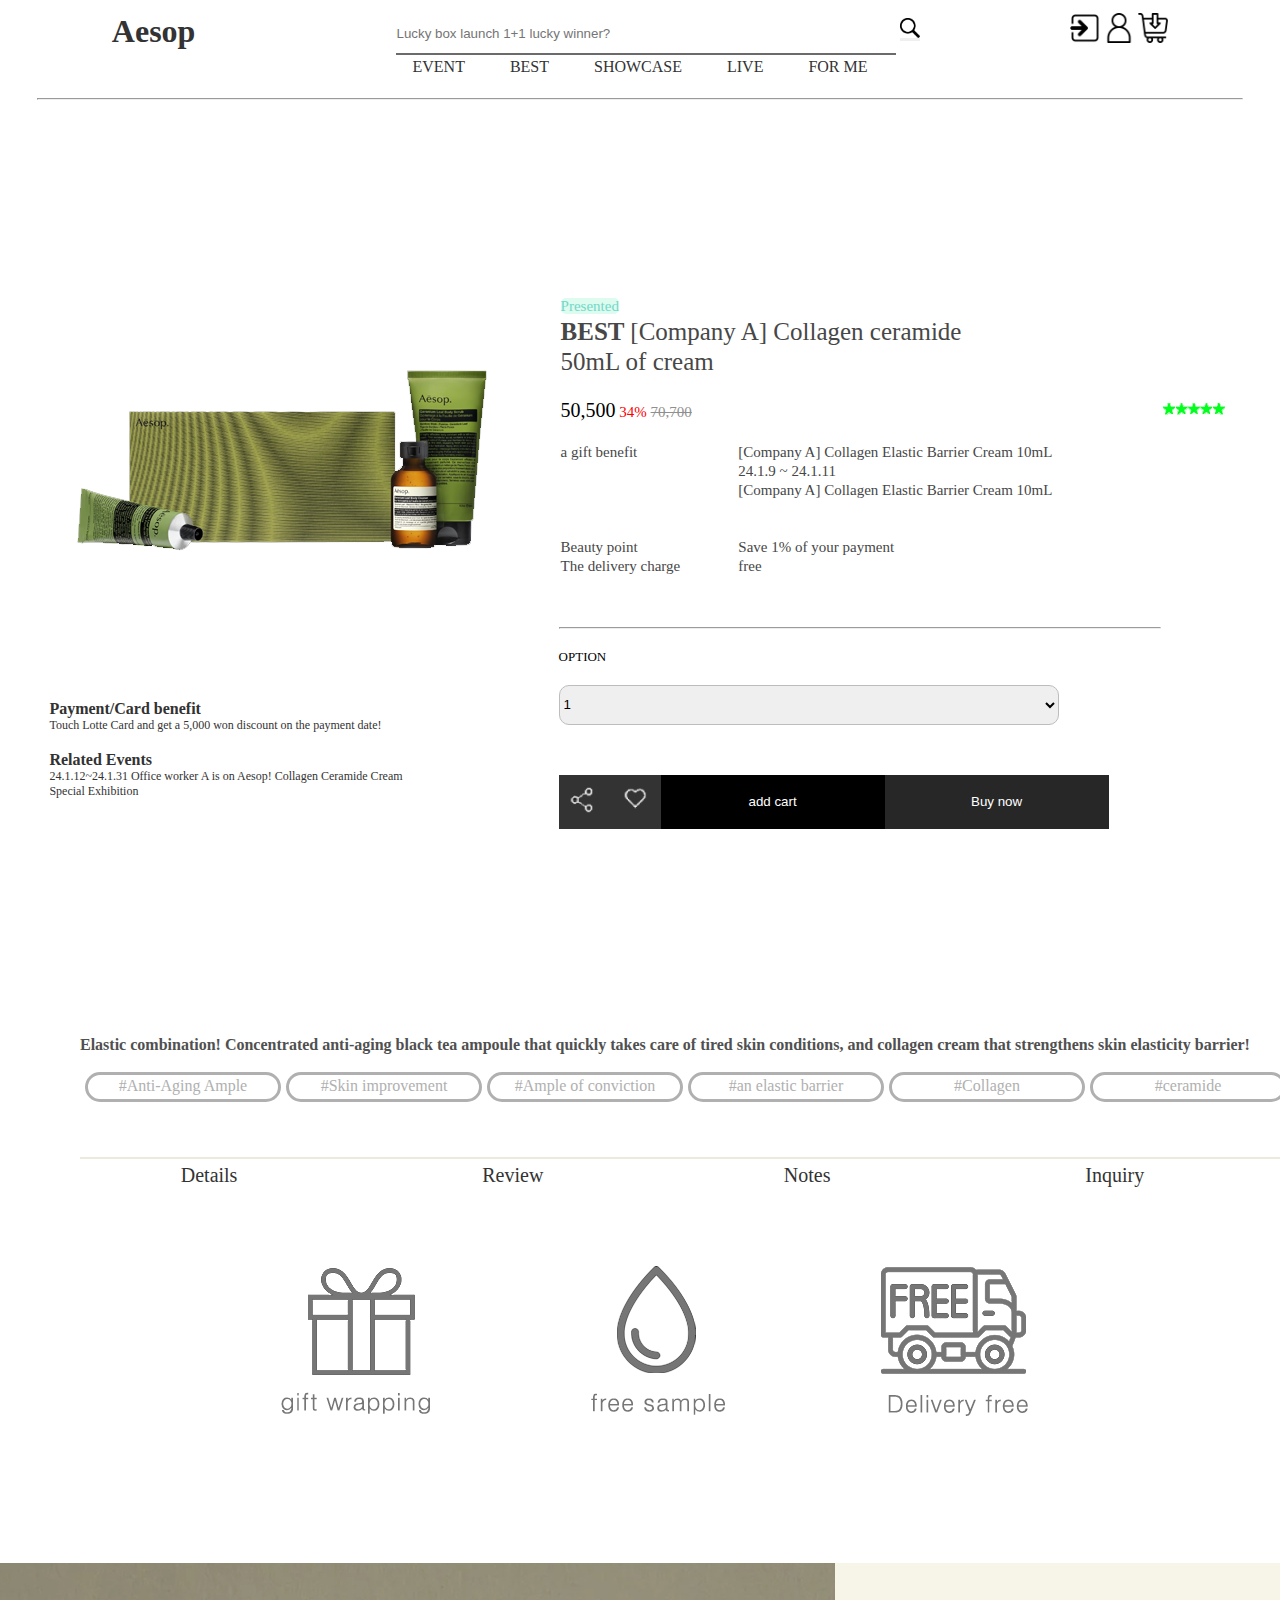
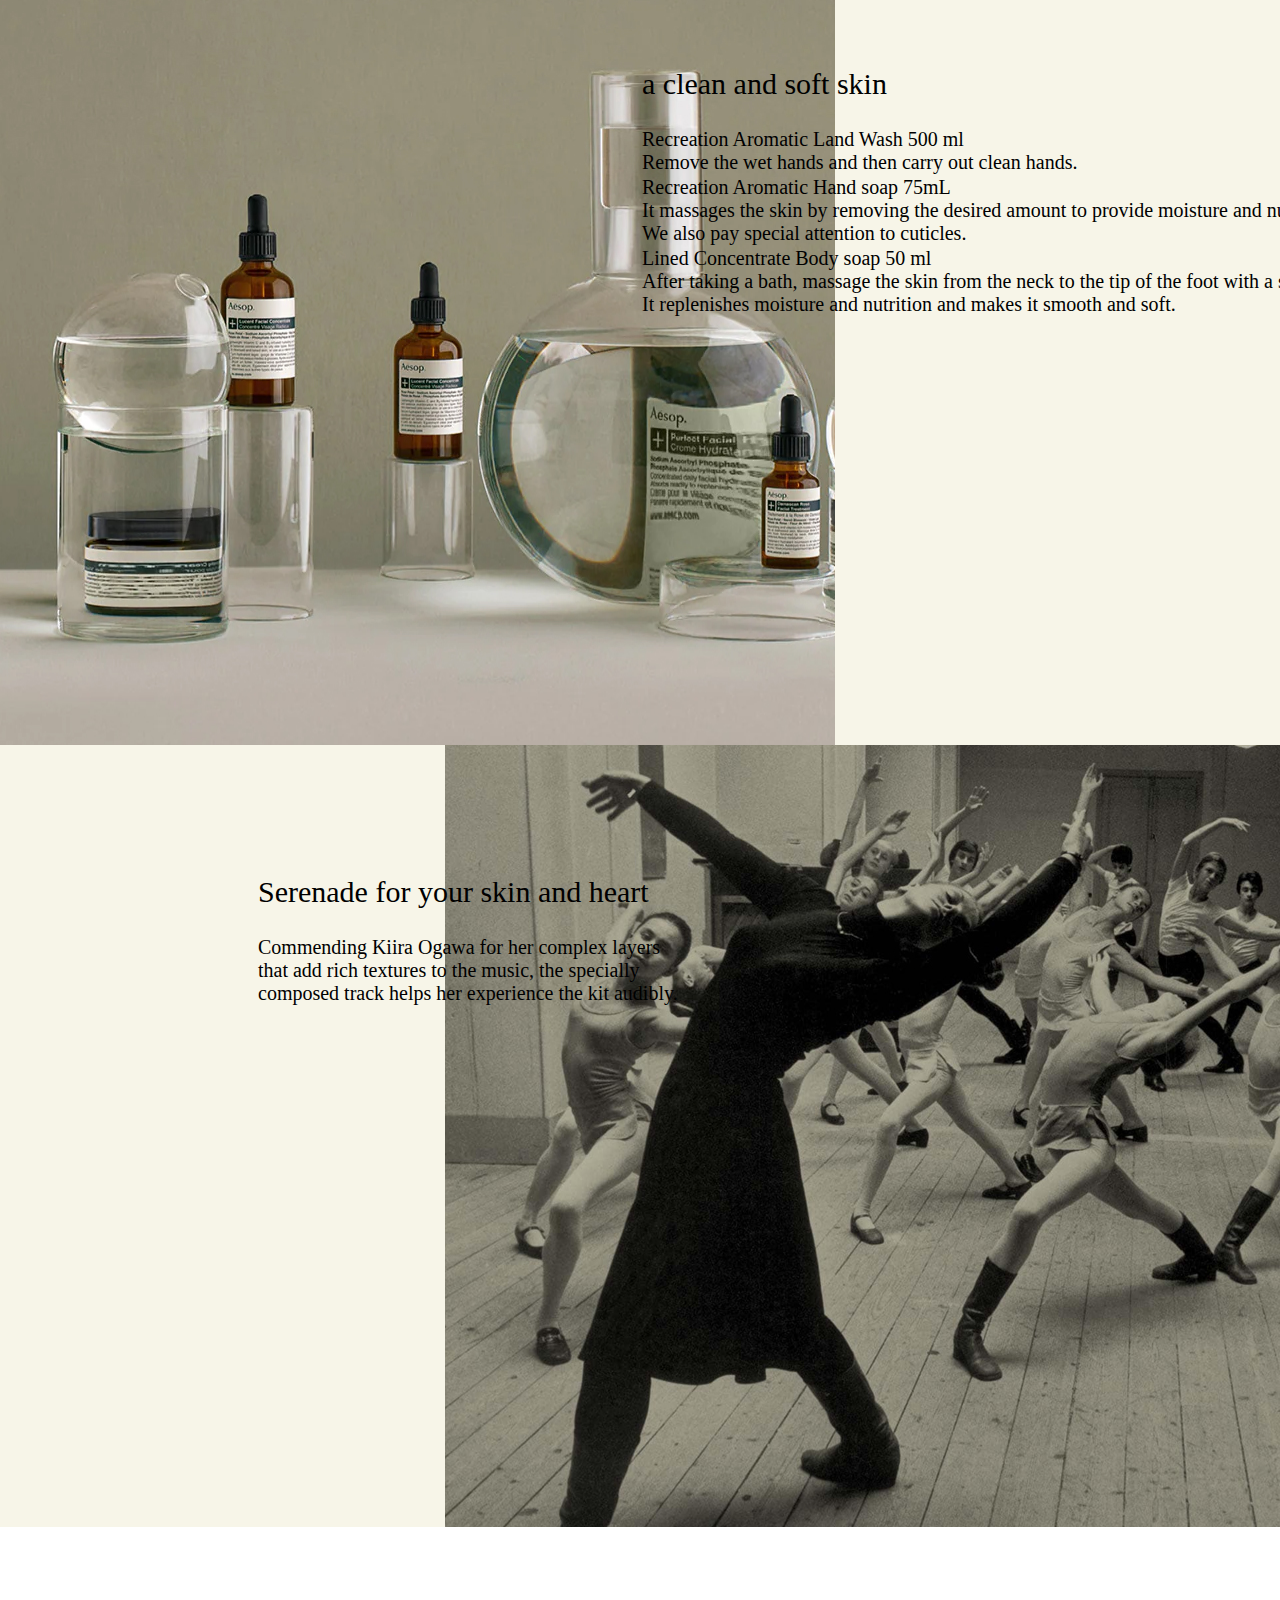
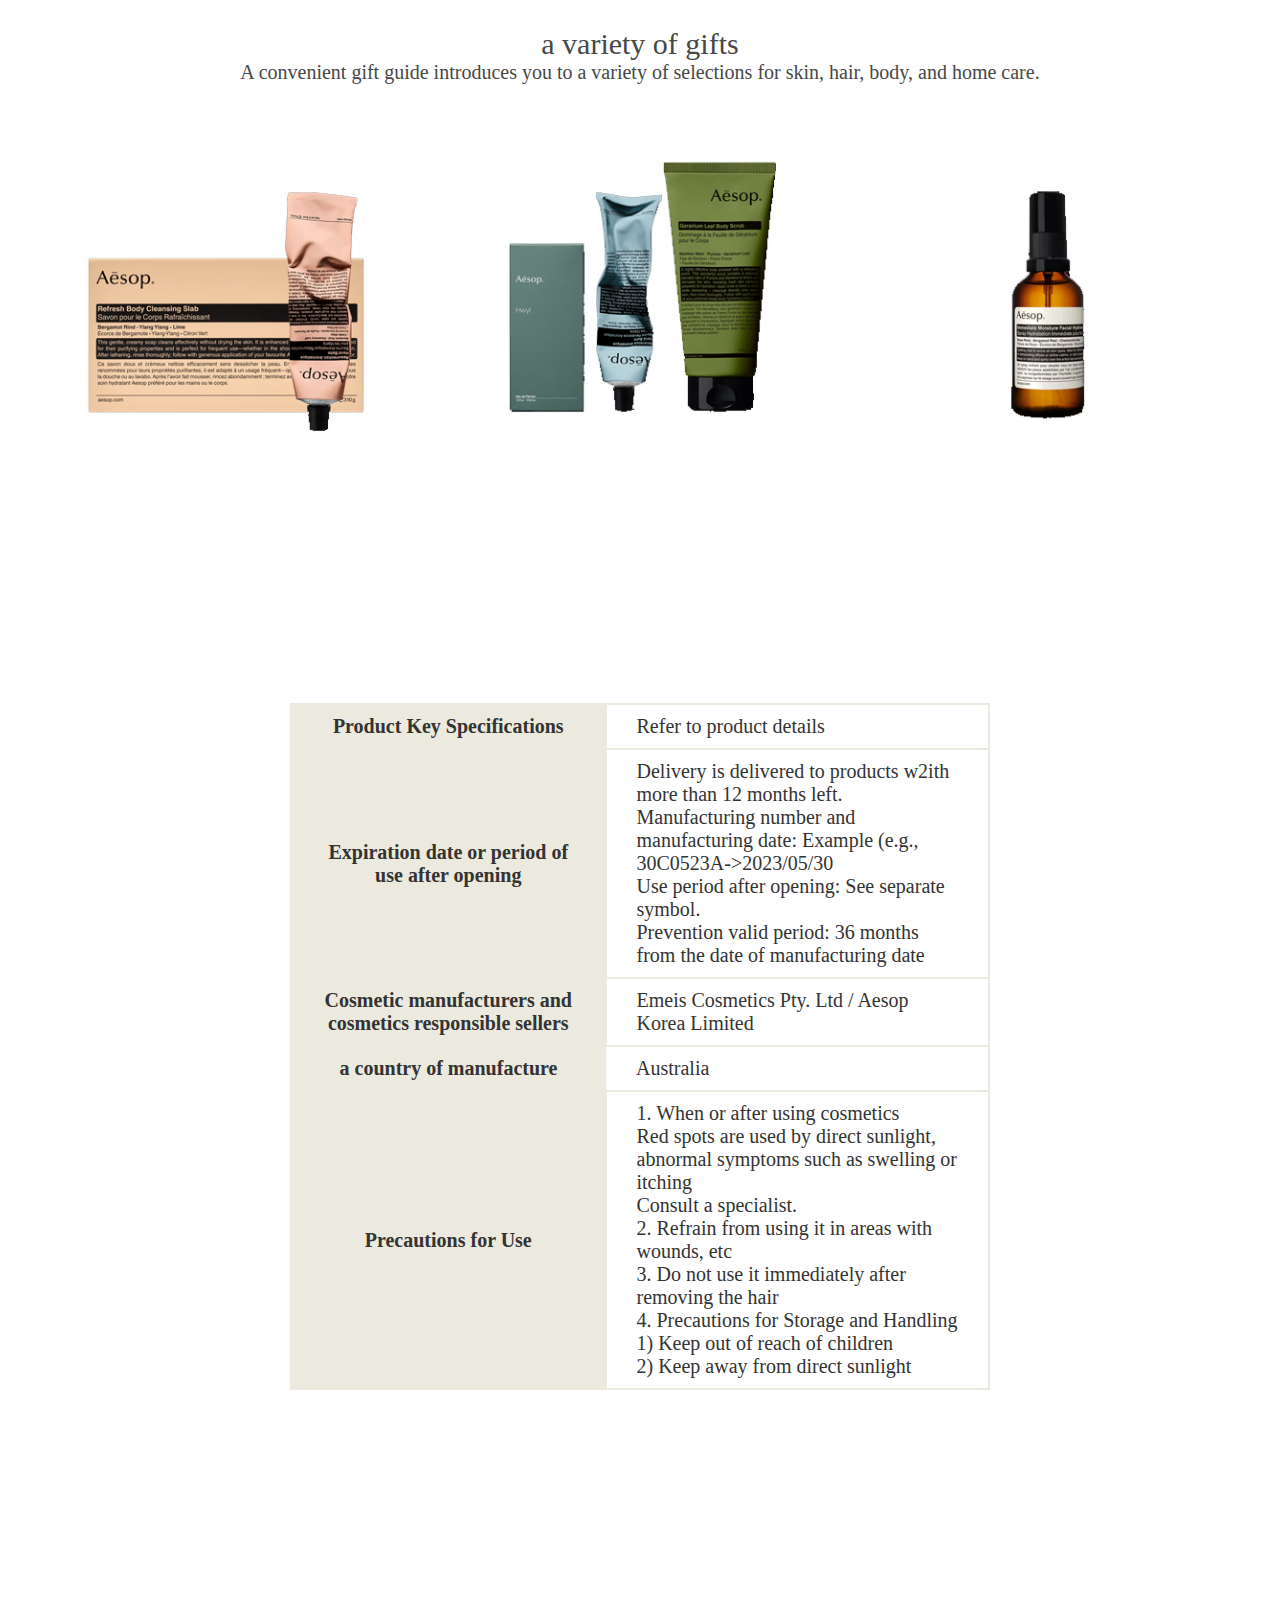
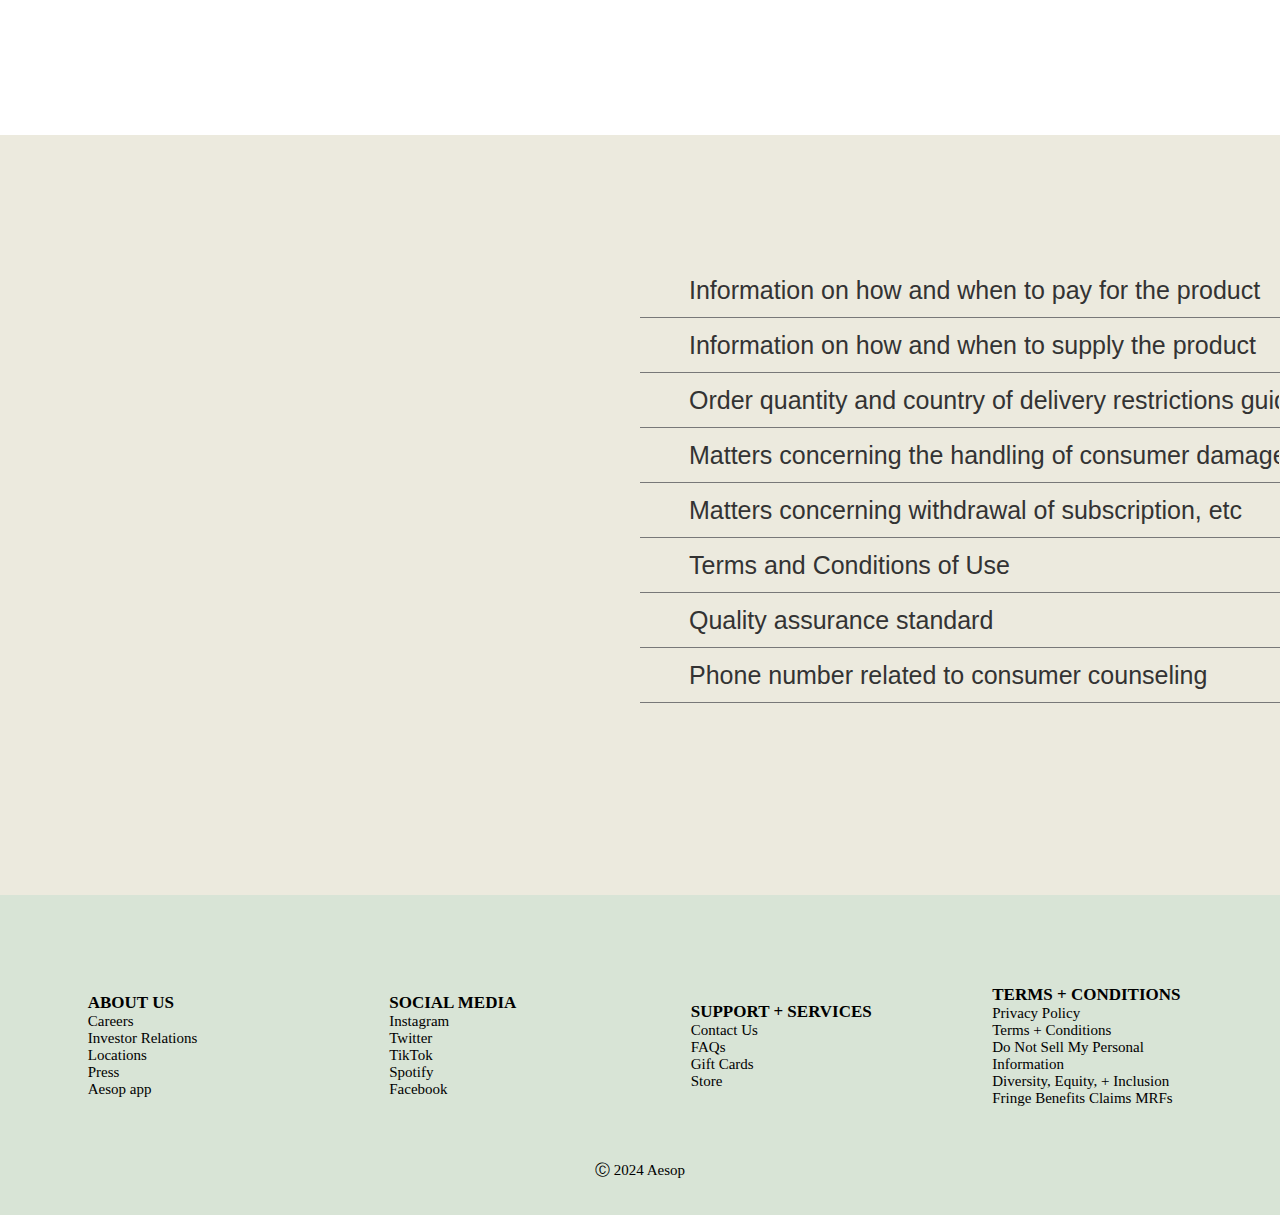
==== commit 30029d7c: "1월 16일 (2)" ====
--- a/sub.html
+++ b/sub.html
@@ -23,7 +23,7 @@
 
             <form>
                 <div>
-                    <h1 style="color: #272727;">Aesop</h1>
+                    <h1 style="color: #272727;"> <a href="index.html">Aesop</a></h1>
                 </div>
 
                 <div>
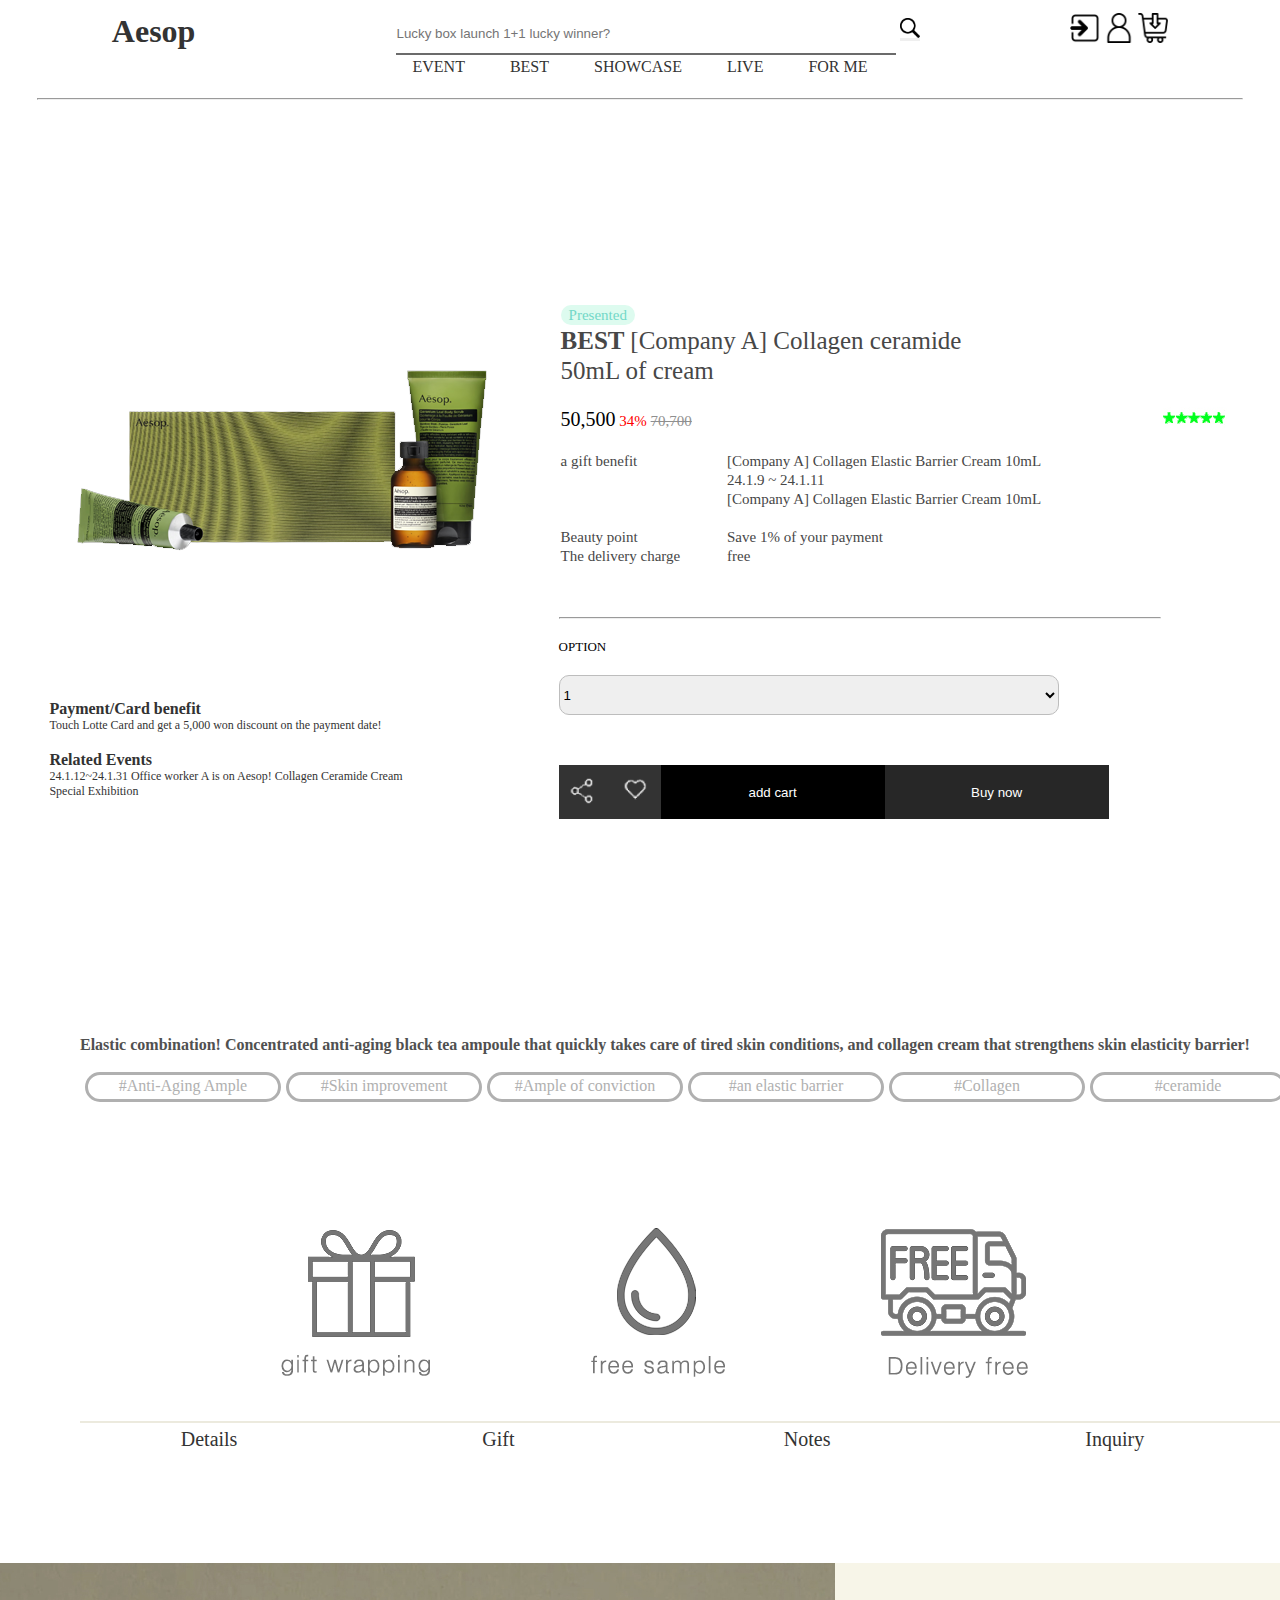
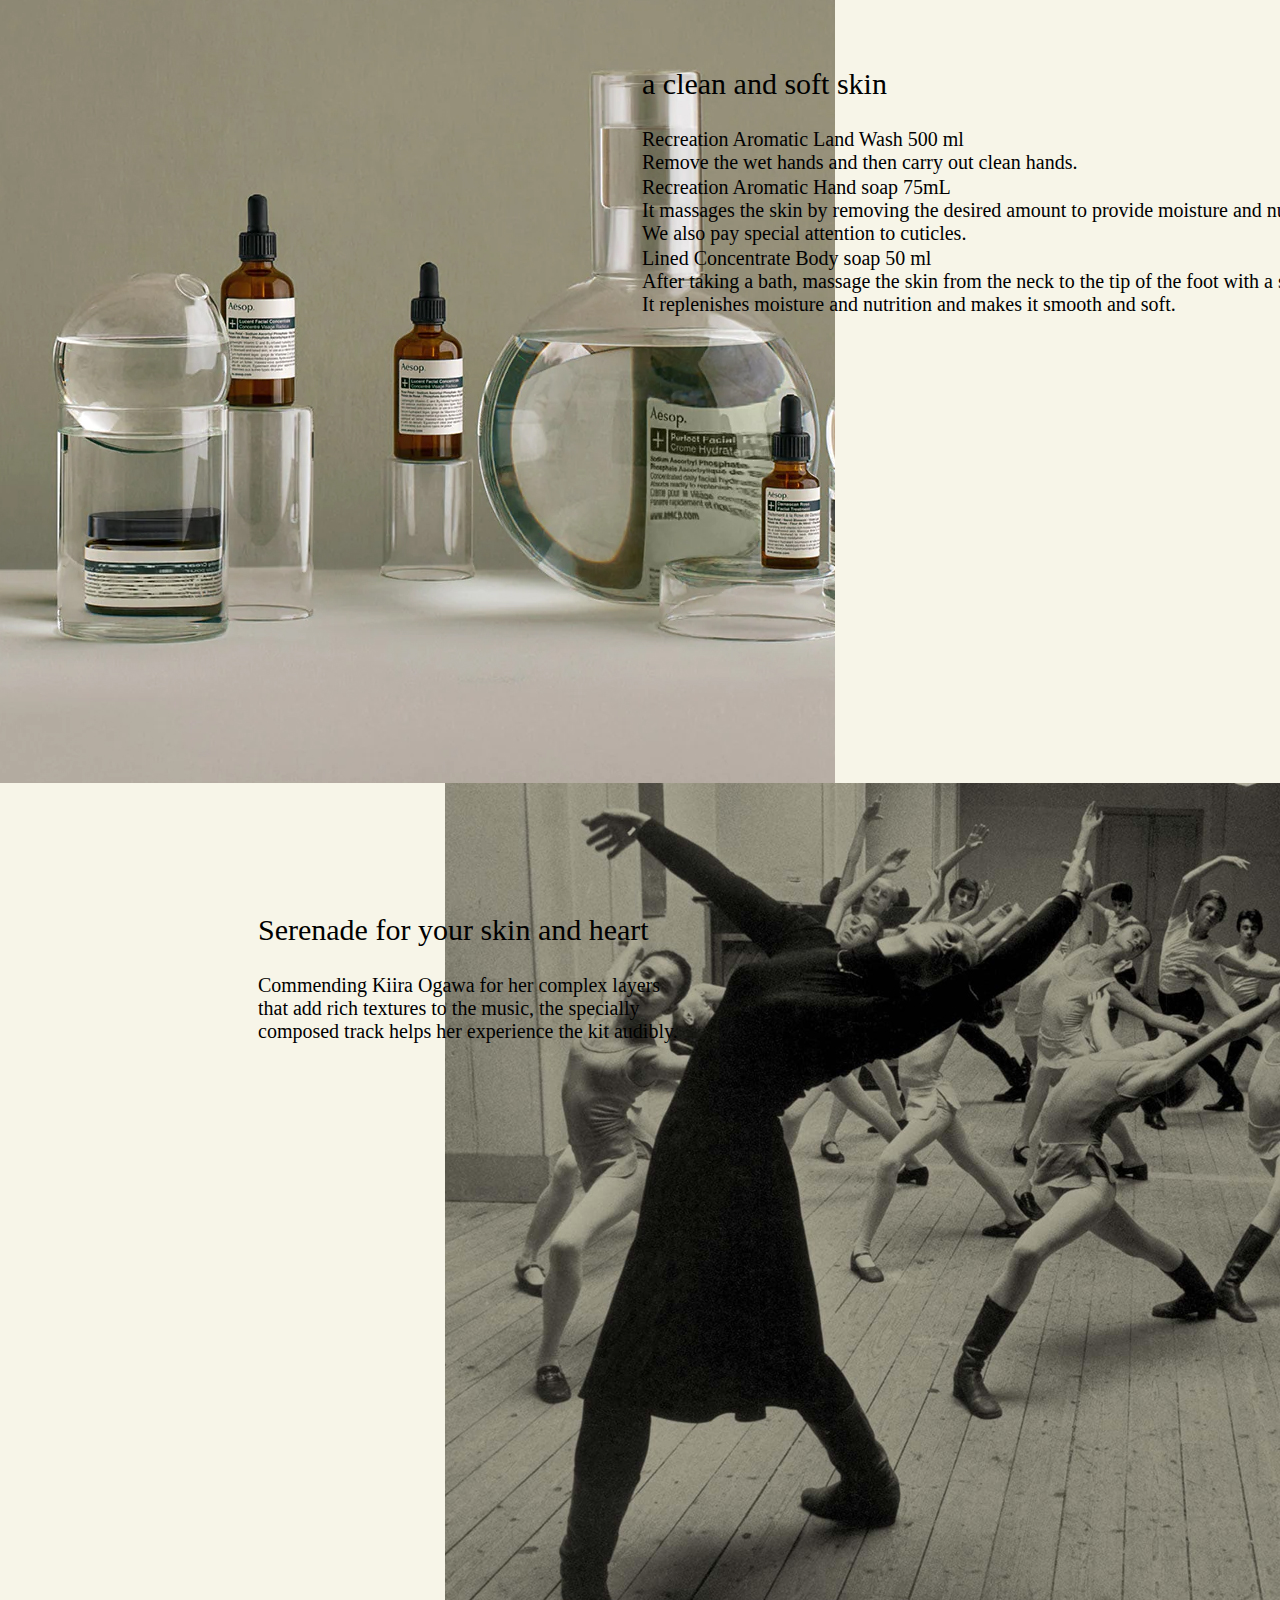
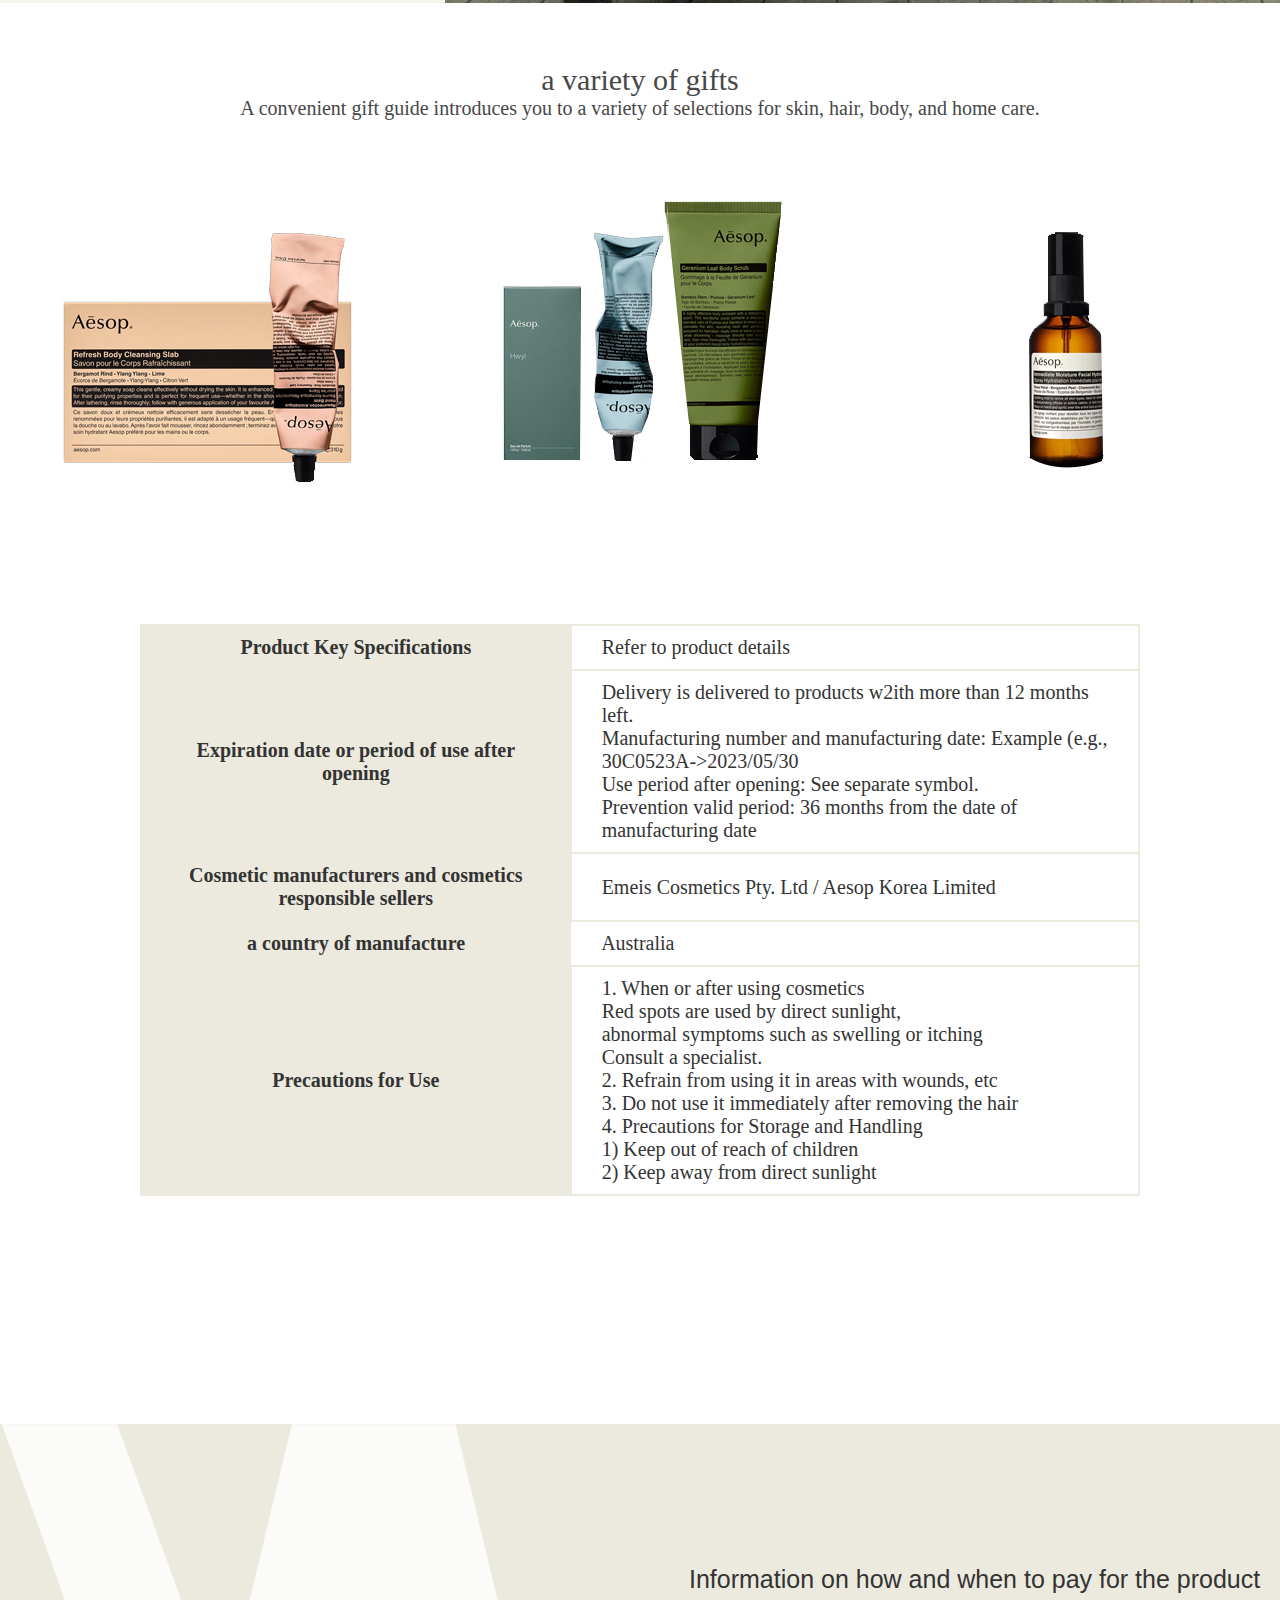
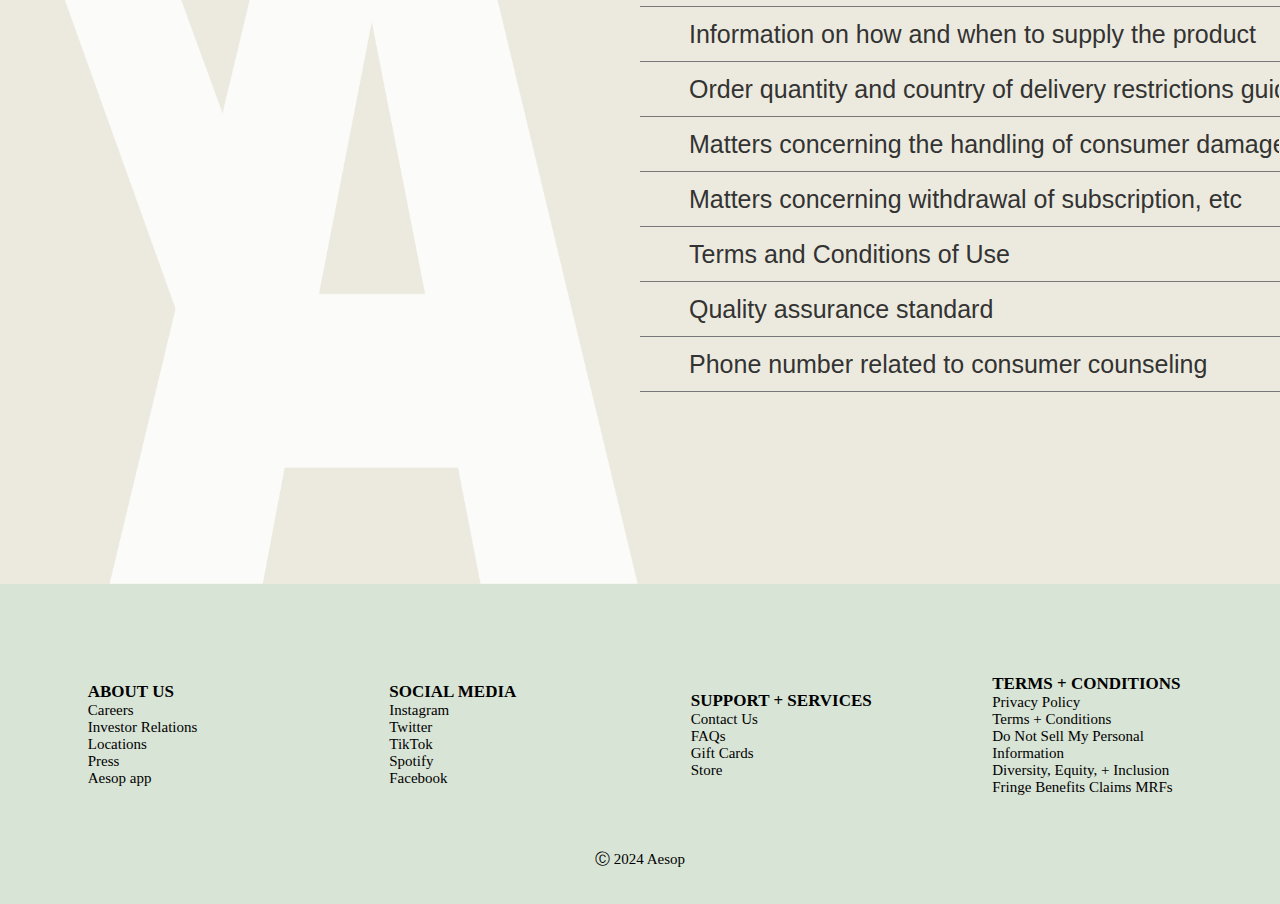
==== commit d7b219ce: "1/16 (3)" ====
--- a/sub.html
+++ b/sub.html
@@ -41,11 +41,10 @@
                 </div>
             </form>
 
-            <!--------------------------------------------------------------------------->
+
             <nav>
-                <!-- <button></button> -->
+            
                 <ul>
-                    <!-- <li><a href = "#">특가</a></li> -->
                     <li><a href="#">EVENT</a></li>
                     <li><a href="#">BEST</a></li>
                     <li><a href="#">SHOWCASE</a></li>
@@ -85,19 +84,17 @@
                     font-size: 15px; color: #474747;">
                         <tr>
                             <td> <span
-                                    style="background-color: #ddfbef; color: #73d8c8; border-radius: 5px; ">Presented</span>
+                                    style="background-color: #ddfbef; color: #73d8c8; border-radius: 10px; padding: 2px 8px; ">Presented</span>
                             </td>
-                            <td></td>
                             <td><br></td>
                         </tr>
                         <tr>
                             <td colspan="3" style="font-size: 25px;
                                  width: 600px; line-height: 30px; margin-bottom: 50px;"> <b>BEST </b>[Company A]
                                 Collagen ceramide <br> 50mL of cream</td>
-                        </tr>
-                        <tr>
-                            <td><br></td>
-                        </tr>
+                                <td></td>
+                        </tr>
+                        <tr><td><br></td><td></td></tr>
                         <tr>
                             <td colspan="2"> <span style="  color: #000000; font-size: 20px;">50,500</span> <span
                                     style="color: rgb(255, 0, 0);">34%</span> <span
@@ -106,41 +103,31 @@
                             <td><img src="img/star.jpg" alt="star"> </td>
                         </tr>
                         <tr>
-                            <td><br></td>
+                            <td><br></td> <td></td>
                         </tr>
                         <tr>
                             <td>a gift benefit</td>
+                            <td>[Company A] Collagen Elastic Barrier Cream 10mL</td>
+                        </tr>
+                        <tr>
+                            <td></td>
+                            <td>24.1.9 ~ 24.1.11</td>
+                        </tr>
+                        <tr>
                             <td></td>
                             <td>[Company A] Collagen Elastic Barrier Cream 10mL</td>
                         </tr>
                         <tr>
-                            <td></td>
-                            <td></td>
-                            <td>24.1.9 ~ 24.1.11</td>
-                        </tr>
-                        <tr>
-                            <td></td>
-                            <td></td>
-                            <td>[Company A] Collagen Elastic Barrier Cream 10mL</td>
-                        </tr>
-                        <tr>
-                            <td></td>
-                            <td></td>
                             <td><br></td>
-                        </tr>
-                        <tr>
-                            <td></td>
-                            <td></td>
                             <td><br></td>
                         </tr>
+                     
                         <tr>
                             <td>Beauty point</td>
-                            <td></td>
                             <td>Save 1% of your payment</td>
                         </tr>
                         <tr>
                             <td>The delivery charge</td>
-                            <td></td>
                             <td>free </td>
                         </tr>
                     </table>
@@ -169,10 +156,10 @@
                         <button style="width: 51px; height: 54px;  background-color: #333333;">
                             <img style="width: 50px; height: 50px;" src="img/heart.JPG" alt="heart"></button>
                         <button style="width: 224px; height: 54px; background-color: #000">
-                            <p style="color: white;">add cart</p>
+                            <span style="color: white;">add cart</span>
                         </button>
                         <button style="width: 224px; height: 54px; background-color: #272727; ">
-                            <p style="color: white;">Buy now</p>
+                            <span style="color: white;">Buy now</span>
                         </button>
                     </div>
                 </div>
@@ -207,24 +194,26 @@
                 </div>
             </div>
 
-
-            <hr style="border: 1px solid #eceade; margin-top: 10%;">
+            <img src="img/세개로고.png" style="margin-top:15%; ">
+
+         
             <!--상세 정보 리뷰 유의사항 문의 버튼 -->
             <div id="review">
+                <hr style="border: 1px solid #eceade; ">
                 <ul style="color: #b0b0b0; font-size: 10px;">
-                    <li><a href="#sub_slider">Details</a></li>
-                    <li><a href="#sub_slider">Review</a></li>
-                    <li><a href="#sub_slider">Notes</a></li>
-                    <li><a href="#sub_slider">Inquiry</a></li>
+                    <li><a href="#inform">Details</a></li>
+                    <li><a href="#Gift">Gift</a></li>
+                    <li><a href="#ingredient">Notes</a></li>
+                    <li><a href="#etc">Inquiry</a></li>
                 </ul>
             </div>
 
-            <img src="img/세 개 로고.png" style="margin-top: 8%;">
+           
 
         </section>
 
 
-        <section id="inform" style="width: 100%; height: 2200px;  position: relative;">
+        <section id="inform" style="width: 100%; height: 1700px;  position: relative;">
 
             <div style=" width: 100%; height: 820px; background-color: #f7f5e8;">
 
@@ -269,18 +258,22 @@
 
                 </table>
             </div>
+
+         </section>
+
+         <section id = "Gift" >
             <div style="text-align: center; font-weight: lighter; ">
-                <p style="color: #474747; margin-top: 100px; font-size: 30px;">a variety of gifts</p>
+                <p style="color: #474747; font-size: 30px;">a variety of gifts</p>
                 <p style="color: #474747; font-size: 20px;">A convenient gift guide introduces you to a variety of
                     selections for skin, hair, body, and home care.</p>
-            </div>
+           
             <img src="img/sub_3.jpg" alt="세 개의 상품">
         </section>
 
         <!--상품 성분 테이블-->
-        <section id="ingredient" style="width: 700px; height: 800px;  margin: 0 auto; margin-bottom: 180px;">
+        <section id="ingredient" style="width: 1000px; height: 800px;  margin: 0 auto; ">
             <table style=" border: 2px solid #eceade; padding: 10px 30px; 
-                border-collapse: collapse; margin-top: 20%;">
+                border-collapse: collapse; ">
                 <tr>
                     <th style="background-color: #eceade; border: 2px solid #eceade; padding: 10px 30px;">Product Key
                         Specifications</th>
@@ -327,10 +320,11 @@
 
 
         <section id="etc" style="width: 100%; height: 760px; background-color:#eceade;
-        display: flex; flex-direction: column; position: relative; margin-top: 15%; ">
-
-
+        display: flex; flex-direction: column; position: relative;">
+
+<img src = "img/iquiry.png" style="width: 50%; height: 100%; opacity: 0.8;">
             <div style="position: absolute;">
+            
                 <select>
                     <option>Information on how and when to pay for the product</option>
                 </select>
@@ -357,6 +351,8 @@
                 <select>
                     <option>Phone number related to consumer counseling</option>
                 </select>
+
+               
         </section>
 
     </div>
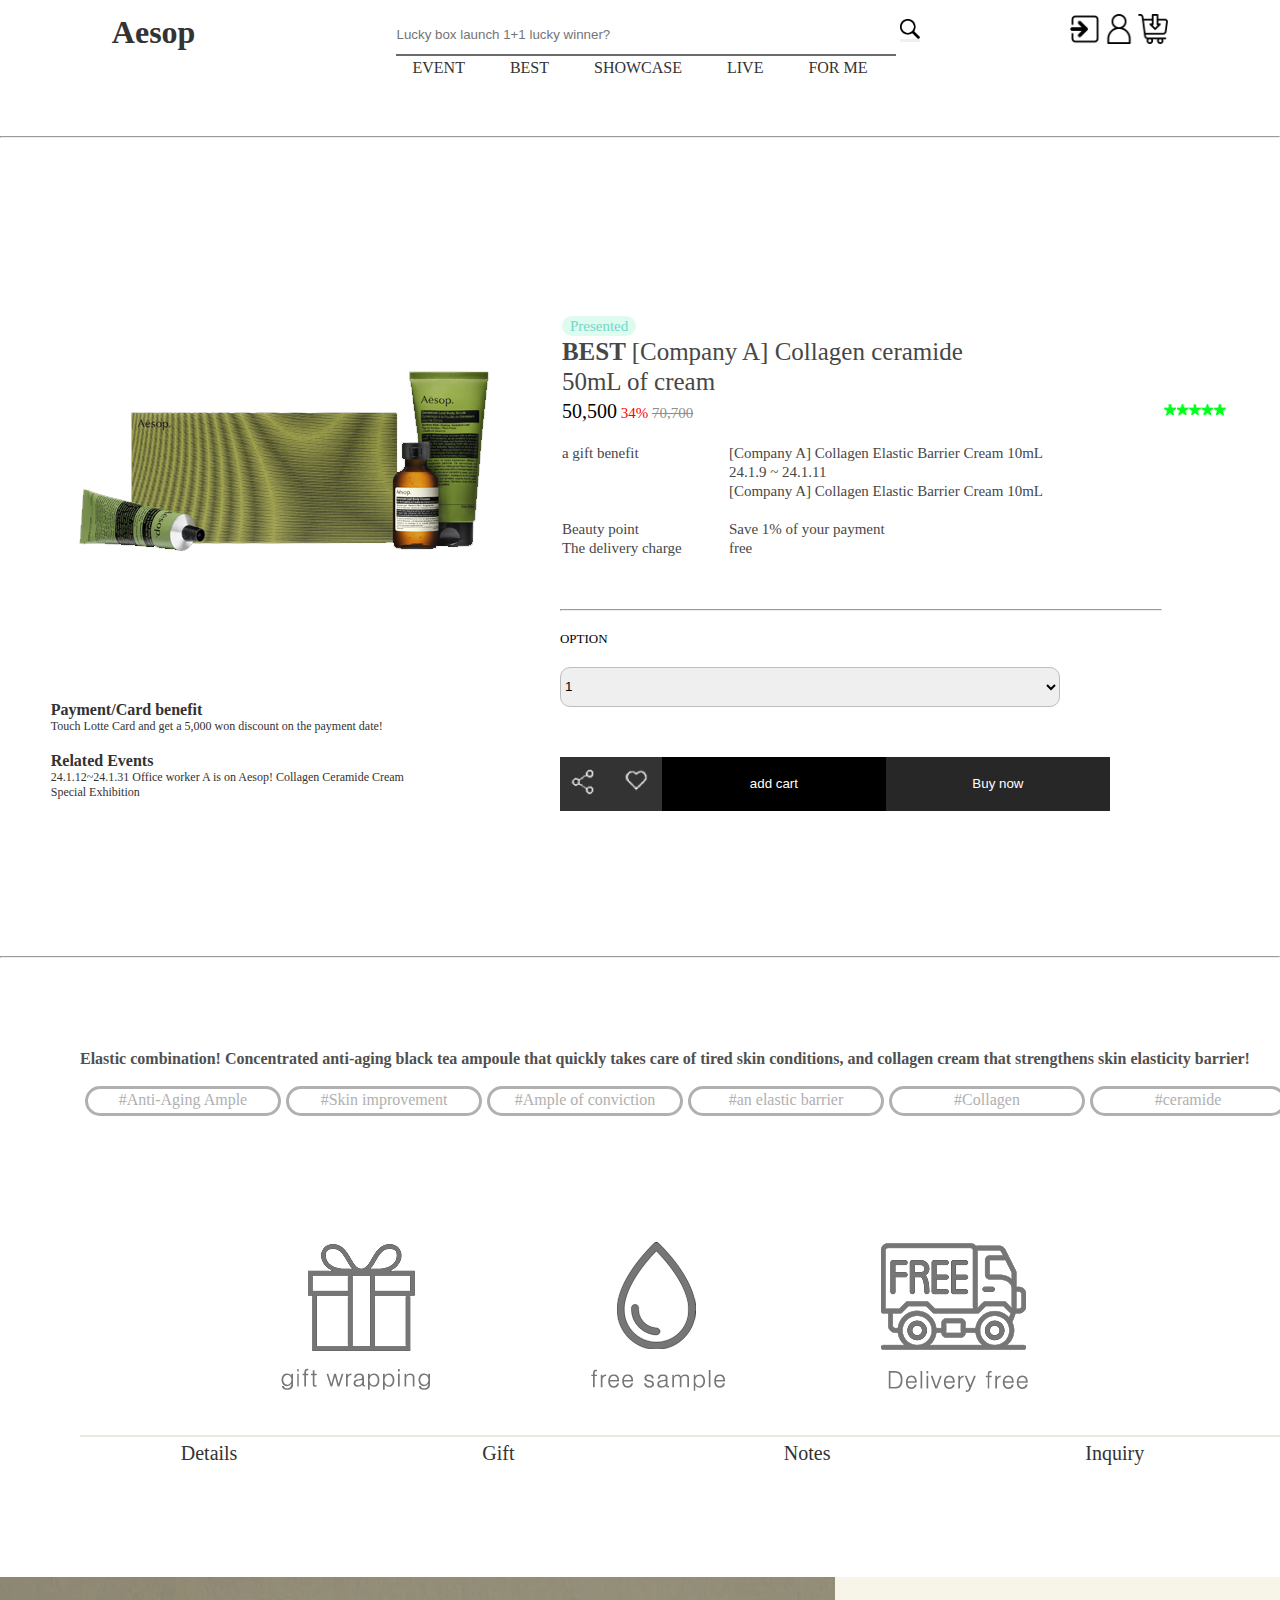
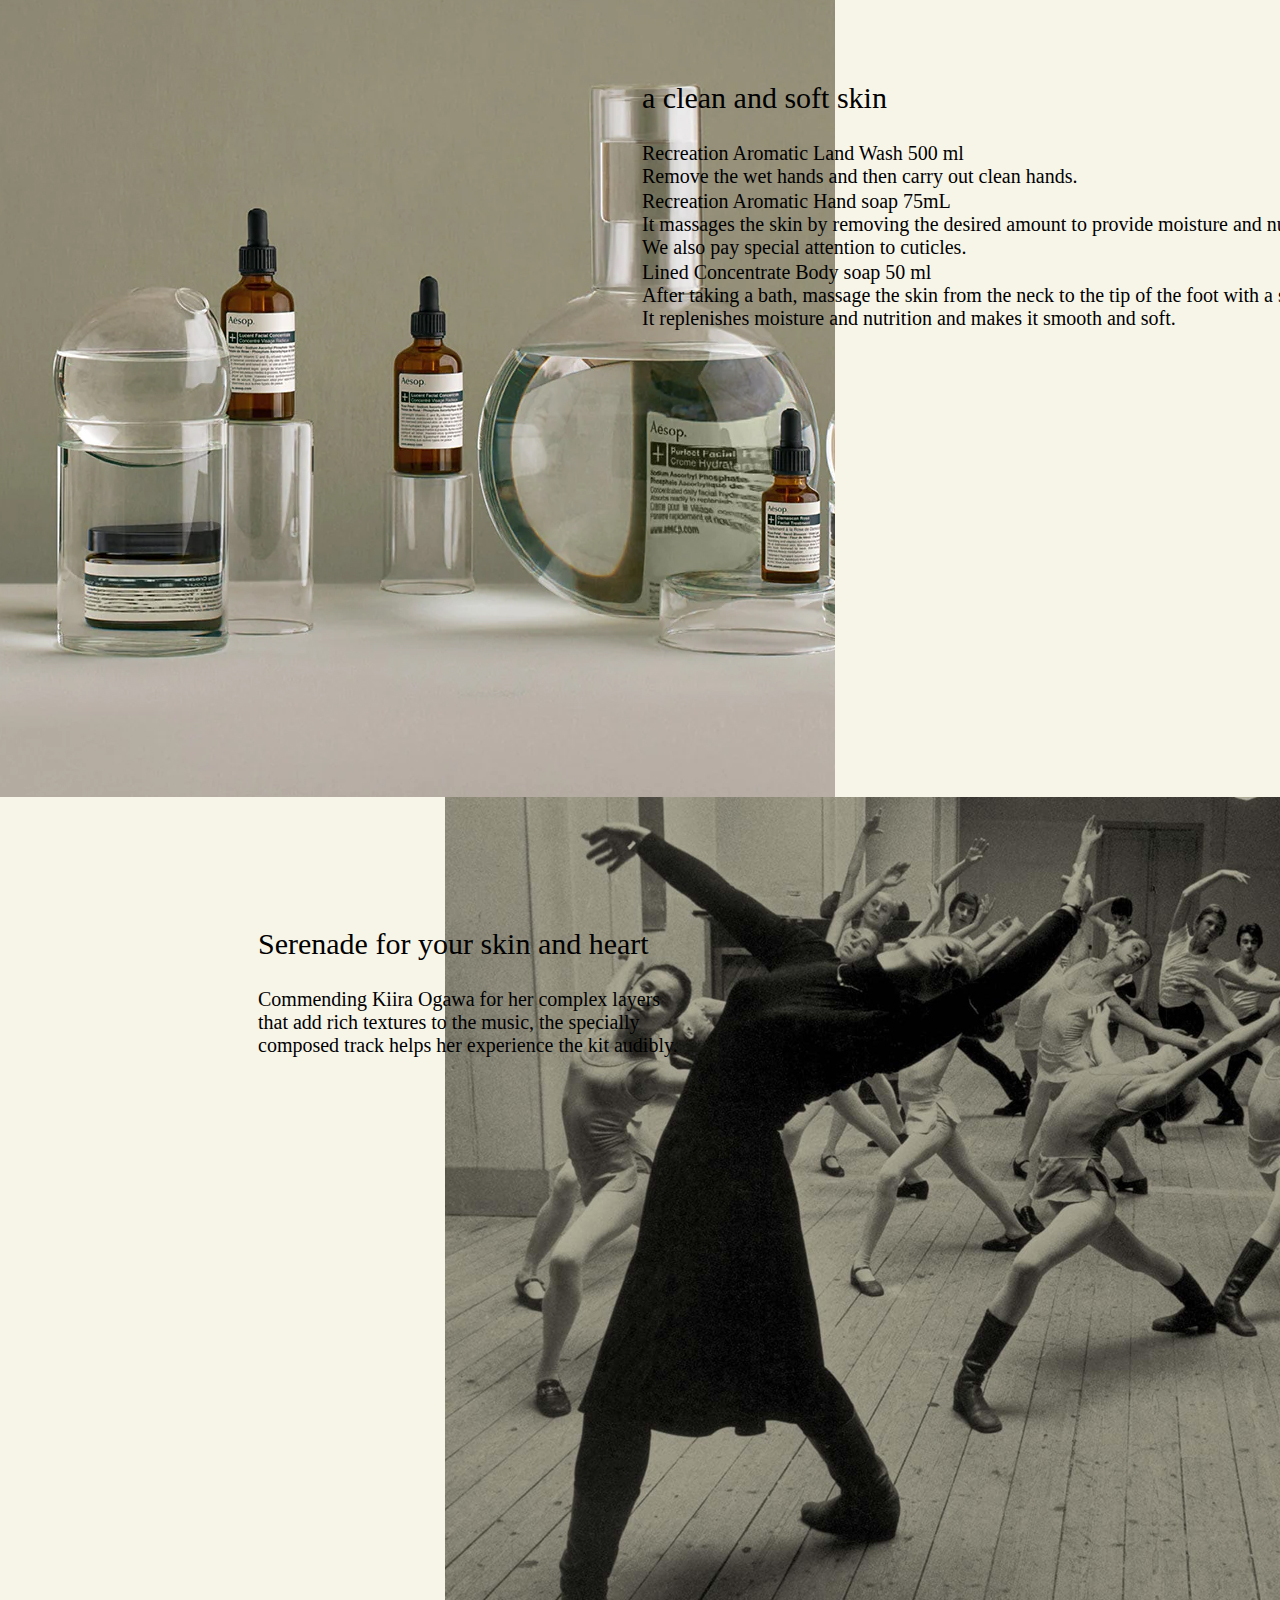
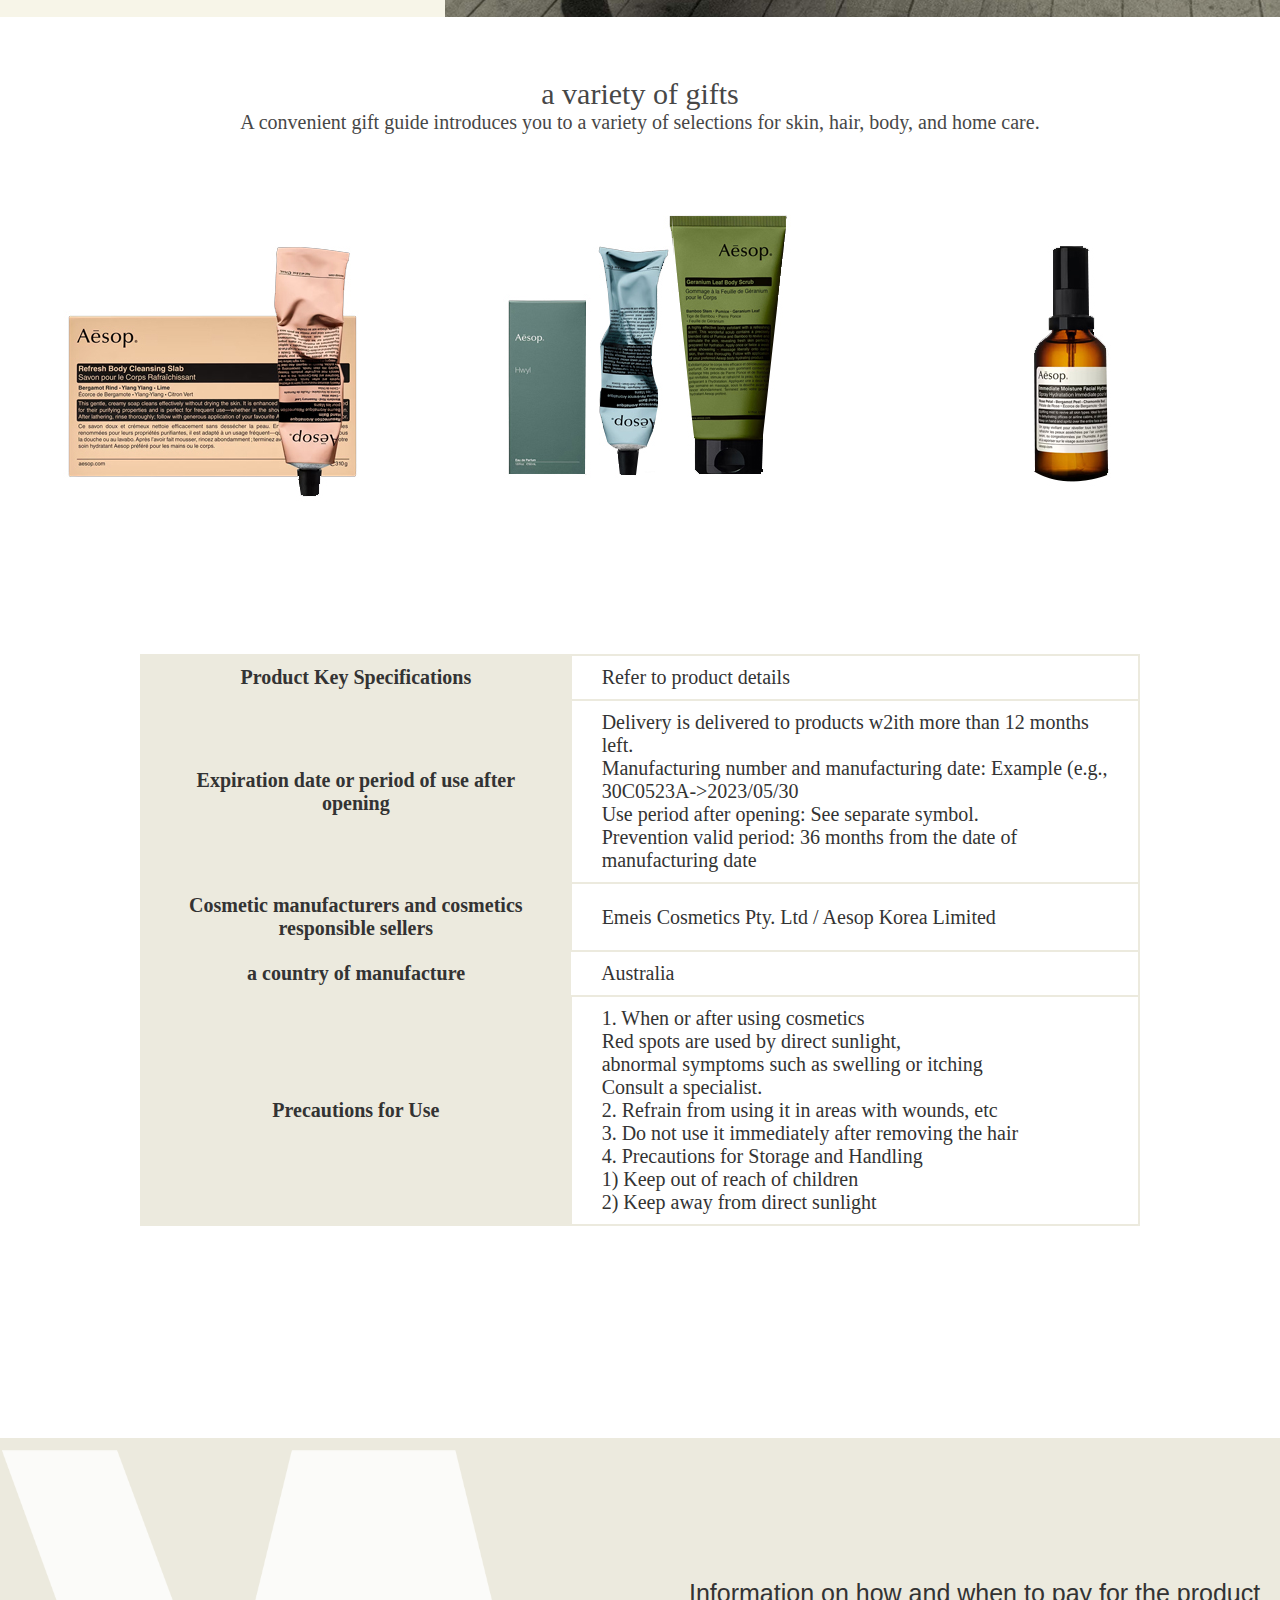
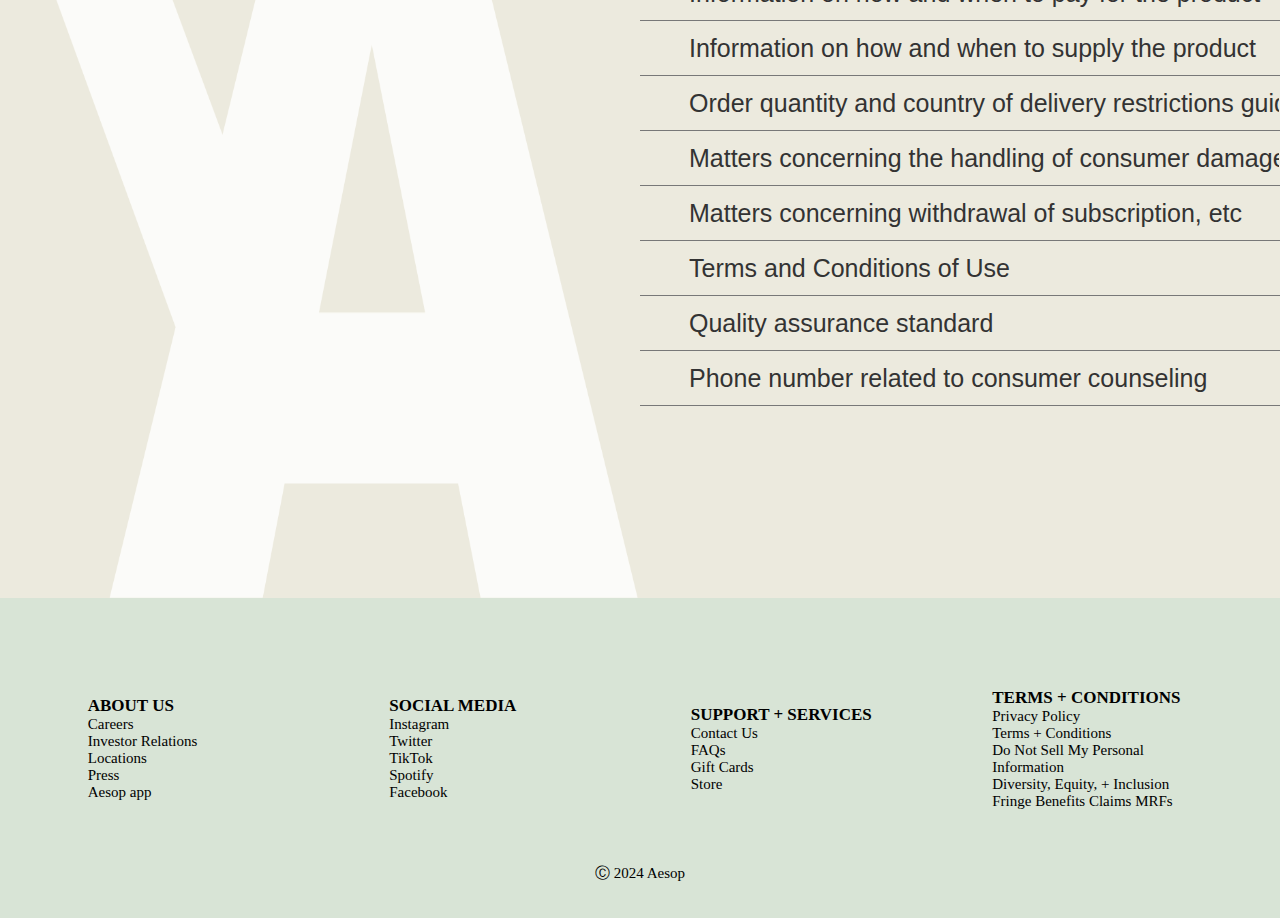
==== commit 287c18d6: "1/17" ====
--- a/sub.html
+++ b/sub.html
@@ -16,7 +16,7 @@
 </head>
 
 <body>
-    <div id="wrap">
+  
         <header>
             <div id="fixed"></div>
 
@@ -53,15 +53,17 @@
                 </ul>
 
             </nav>
-
-            <hr>
-
+        
         </header>
 
+        <br>
+        <hr>
+
 
         <!---상품 설명과 상품이미지가 담겨있는 slider박스 섹션-->
-        <section id="sub_slider" style="width: 100%; height: 838px;">
+        <section id="sub_slider" style="width: 100%; height: 800px;">
             <div style="width: 1206px; height: 767px; ">
+                <h6 style="color: rgb(0, 0, 0,0);">.</h6>
 
                 <!--상품이미지 큰 박스-->
                 <div style="width: 473px; height: 711px; margin-right: 3%; ">
@@ -80,30 +82,30 @@
 
                 <div id="s">
                     <!--상품 설명 박스-->
-                    <table style="text-align: left; margin-top: 50px; margin-bottom: 50px; 
-                    font-size: 15px; color: #474747;">
-                        <tr>
-                            <td> <span
-                                    style="background-color: #ddfbef; color: #73d8c8; border-radius: 10px; padding: 2px 8px; ">Presented</span>
+                    <table style="text-align: left; margin-top: 50px; margin-bottom: 50px; font-size: 15px; color: #474747;">
+                        <tr>
+                            <td>
+                                <span style="background-color: #ddfbef; color: #73d8c8; border-radius: 10px; padding: 2px 8px;">Presented</span>
                             </td>
+                            <td></td>
+                        </tr>
+                        <tr>
+                            <td colspan="2" style="font-size: 25px; width: 600px; line-height: 30px; margin-bottom: 50px;">
+                                <b>BEST </b>[Company A] Collagen ceramide <br> 50mL of cream
+                            </td>
+                            <!-- 두 번째 td는 삭제하거나 필요에 따라 내용을 추가하거나 수정할 수 있습니다. -->
+                        </tr>
+                        <tr>
+                            <td colspan="2">
+                                <span style="color: #000000; font-size: 20px;">50,500</span>
+                                <span style="color: rgb(255, 0, 0);">34%</span>
+                                <span style="text-decoration: line-through; color: #8f8f8f;">70,700</span>
+                            </td>
+                            <td><img src="img/star.jpg" alt="star"></td>
+                        </tr>
+                        <tr>
                             <td><br></td>
-                        </tr>
-                        <tr>
-                            <td colspan="3" style="font-size: 25px;
-                                 width: 600px; line-height: 30px; margin-bottom: 50px;"> <b>BEST </b>[Company A]
-                                Collagen ceramide <br> 50mL of cream</td>
-                                <td></td>
-                        </tr>
-                        <tr><td><br></td><td></td></tr>
-                        <tr>
-                            <td colspan="2"> <span style="  color: #000000; font-size: 20px;">50,500</span> <span
-                                    style="color: rgb(255, 0, 0);">34%</span> <span
-                                    style="text-decoration: line-through; color: #8f8f8f;">70,700</span></td>
-                            <td> </td>
-                            <td><img src="img/star.jpg" alt="star"> </td>
-                        </tr>
-                        <tr>
-                            <td><br></td> <td></td>
+                            <td></td>
                         </tr>
                         <tr>
                             <td>a gift benefit</td>
@@ -113,6 +115,7 @@
                             <td></td>
                             <td>24.1.9 ~ 24.1.11</td>
                         </tr>
+                        
                         <tr>
                             <td></td>
                             <td>[Company A] Collagen Elastic Barrier Cream 10mL</td>
@@ -121,17 +124,16 @@
                             <td><br></td>
                             <td><br></td>
                         </tr>
-                     
                         <tr>
                             <td>Beauty point</td>
                             <td>Save 1% of your payment</td>
                         </tr>
                         <tr>
                             <td>The delivery charge</td>
-                            <td>free </td>
+                            <td>free</td>
                         </tr>
                     </table>
-
+                    
 
                     <!--수량 담기-->
                     <div>
@@ -171,10 +173,12 @@
         </section>
 
 
-
+        <br>
+        <hr>
         <!--탄력 어쩌고부터  상세 정보 리뷰 버튼이 담겨있는 큰 틀-->
         <section style="width:1206px; height: 447px; position: relative;
         margin: 0 auto; padding: 80px;">
+         <h6 style="color: rgb(0, 0, 0,0);">.</h6>
 
 
 
@@ -194,7 +198,7 @@
                 </div>
             </div>
 
-            <img src="img/세개로고.png" style="margin-top:15%; ">
+            <img src="img/세개로고.png" style="margin-top:15%;" alt="logo">
 
          
             <!--상세 정보 리뷰 유의사항 문의 버튼 -->
@@ -214,6 +218,7 @@
 
 
         <section id="inform" style="width: 100%; height: 1700px;  position: relative;">
+            <h6 style="color: rgb(0, 0, 0,0);">.</h6>
 
             <div style=" width: 100%; height: 820px; background-color: #f7f5e8;">
 
@@ -262,16 +267,23 @@
          </section>
 
          <section id = "Gift" >
+            <h6 style="color: rgb(0, 0, 0,0);">.</h6>
+
             <div style="text-align: center; font-weight: lighter; ">
-                <p style="color: #474747; font-size: 30px;">a variety of gifts</p>
-                <p style="color: #474747; font-size: 20px;">A convenient gift guide introduces you to a variety of
+                <p style="color: #474747; font-size: 30px;">a variety of gifts
+                </p>
+                <p style="color: #474747; font-size: 20px;">A convenient gift 
+                    guide introduces you to a variety of
                     selections for skin, hair, body, and home care.</p>
+                    <img src="img/sub_3.jpg" alt="세 개의 상품" style="margin-left: 10px;" >
+            </div>
            
-            <img src="img/sub_3.jpg" alt="세 개의 상품">
+          
         </section>
 
         <!--상품 성분 테이블-->
         <section id="ingredient" style="width: 1000px; height: 800px;  margin: 0 auto; ">
+            <h6 style="color: rgb(0, 0, 0,0);">.</h6>
             <table style=" border: 2px solid #eceade; padding: 10px 30px; 
                 border-collapse: collapse; ">
                 <tr>
@@ -321,41 +333,44 @@
 
         <section id="etc" style="width: 100%; height: 760px; background-color:#eceade;
         display: flex; flex-direction: column; position: relative;">
-
-<img src = "img/iquiry.png" style="width: 50%; height: 100%; opacity: 0.8;">
-            <div style="position: absolute;">
-            
-                <select>
-                    <option>Information on how and when to pay for the product</option>
-                </select>
-                <select>
-                    <option>Information on how and when to supply the product</option>
-                </select>
-                <select>
-                    <option>Order quantity and country of delivery restrictions guide</option>
-                </select>
-                <select>
-                    <option>Matters concerning the handling of consumer damage compensation, <br>
-                        handling complaints about goods, etc., and handling disputes between consumers and business
+            <h6 style="color: rgb(0, 0, 0,0);">.</h6>
+
+    <img src="img/iquiry.png" alt= "inquiry" style="width: 50%; height: 100%; opacity: 0.8;">
+    <div style="position: absolute;">
+
+        <select>
+            <option>Information on how and when to pay for the product</option>
+        </select>
+        <select>
+            <option>Information on how and when to supply the product</option>
+        </select>
+        <select>
+            <option>Order quantity and country of delivery restrictions guide  
+            </option>
+        </select>
+       
+        <select>
+            <option>Matters concerning the handling of consumer damage compensation, handling complaints about goods, etc., and handling disputes between consumers and business
                         operators</option>
-                </select>
-                <select>
-                    <option>Matters concerning withdrawal of subscription, etc</option>
-                </select>
-                <select>
-                    <option>Terms and Conditions of Use</option>
-                </select>
-                <select>
-                    <option>Quality assurance standard</option>
-                </select>
-                <select>
-                    <option>Phone number related to consumer counseling</option>
-                </select>
-
-               
+        </select>
+        <select>
+            <option>Matters concerning withdrawal of subscription, etc</option>
+        </select>
+        <select>
+            <option>Terms and Conditions of Use</option>
+        </select>
+        <select>
+            <option>Quality assurance standard</option>
+        </select>
+        <select>
+            <option>Phone number related to consumer counseling</option>
+        </select>
+
+    </div>
         </section>
 
-    </div>
+
+ 
 
     <footer>
         <div id="content">
@@ -401,9 +416,10 @@
             </div>
 
         </div>
-    </footer>
-
-    </div>
+
+</footer>
+
+   
 </body>
 
 </html>--- a/sub.css
+++ b/sub.css
@@ -1,14 +1,3 @@
-/*header*/
-
-
-#wrap {
-    margin: 0;
-    padding: 0;
-    display: flex;
-    flex-direction: column;
-}
-
-
 
 header {
     width: 1206px;
@@ -64,32 +53,24 @@
 .mypage>button {
     background-color: rgba(0, 0, 0, 0);
     border: none;
-
-}
-
-
+}
 /*------------------------------------------------------*/
-
 nav {
     width: 1206px;
     height: 40px;
-    /* background-color: palevioletred; */
     margin: 0 auto;
     display: flex;
     flex-wrap: nowrap;
     justify-content: center;
 }
-
 
 ul,
 li {
     list-style: none;
 }
 
-a {
-    text-decoration: none;
-    color: #333;
-}
+a {text-decoration: none;
+    color: #333;}
 
 ul {
     width: 500px;
@@ -148,13 +129,6 @@
     margin-top: 56px;
 
 }
-
-
-
-/*증정혜택 쪽은 html에 함*/
-/*리뷰쪽도...*/
-/*헤더쪽 width heigh 옮겨야함*/
-
 
 #add_button>button {
     border: none;
@@ -181,22 +155,16 @@
     margin-left: 5px;
     padding: 2px 5px;
 }
-
 /*상세 정보 리뷰 유의사항 문의 버튼*/
-
-
 #review {
     position: absolute;
 }
 
-
 #review>ul {
 
     width: 1206px;
     height: 50px;
     margin-top: 5px;
-
-    /* background-color: rebeccapurple; */
 }
 
 #review>ul>li {
@@ -249,6 +217,7 @@
 }
 
 
+
 /*상품 성분 테이블*/
 
 #ingredient {
@@ -262,9 +231,6 @@
 
     font-weight: lighter;
 }
-
-
-
 /*--------------상품의 지금방법 및 시기 안내--------------------------*/
 
 #etc>div>select {
@@ -283,8 +249,6 @@
     width: 900px;
     margin-top: 10%;
 }
-
-
 #etc>div>select>option {
     font-weight: lighter;
 }
@@ -294,7 +258,6 @@
     width: 100%;
     height: 320px;
     background-color: #d8e4d6;
-
 }
 
 #content {
@@ -316,26 +279,17 @@
     height: 230px;
     background-color: #d8e4d6;
     align-content: center;
-
-
-}
-
-
+}
 
 footer div>h5 {
     color: #000000;
     font-size: 17px;
 }
 
-
-
 footer div>p {
     color: #000000;
     font-size: 15px;
-
-
-}
-
+}
 
 footer #content div:last-of-type {
     width: 100%;
